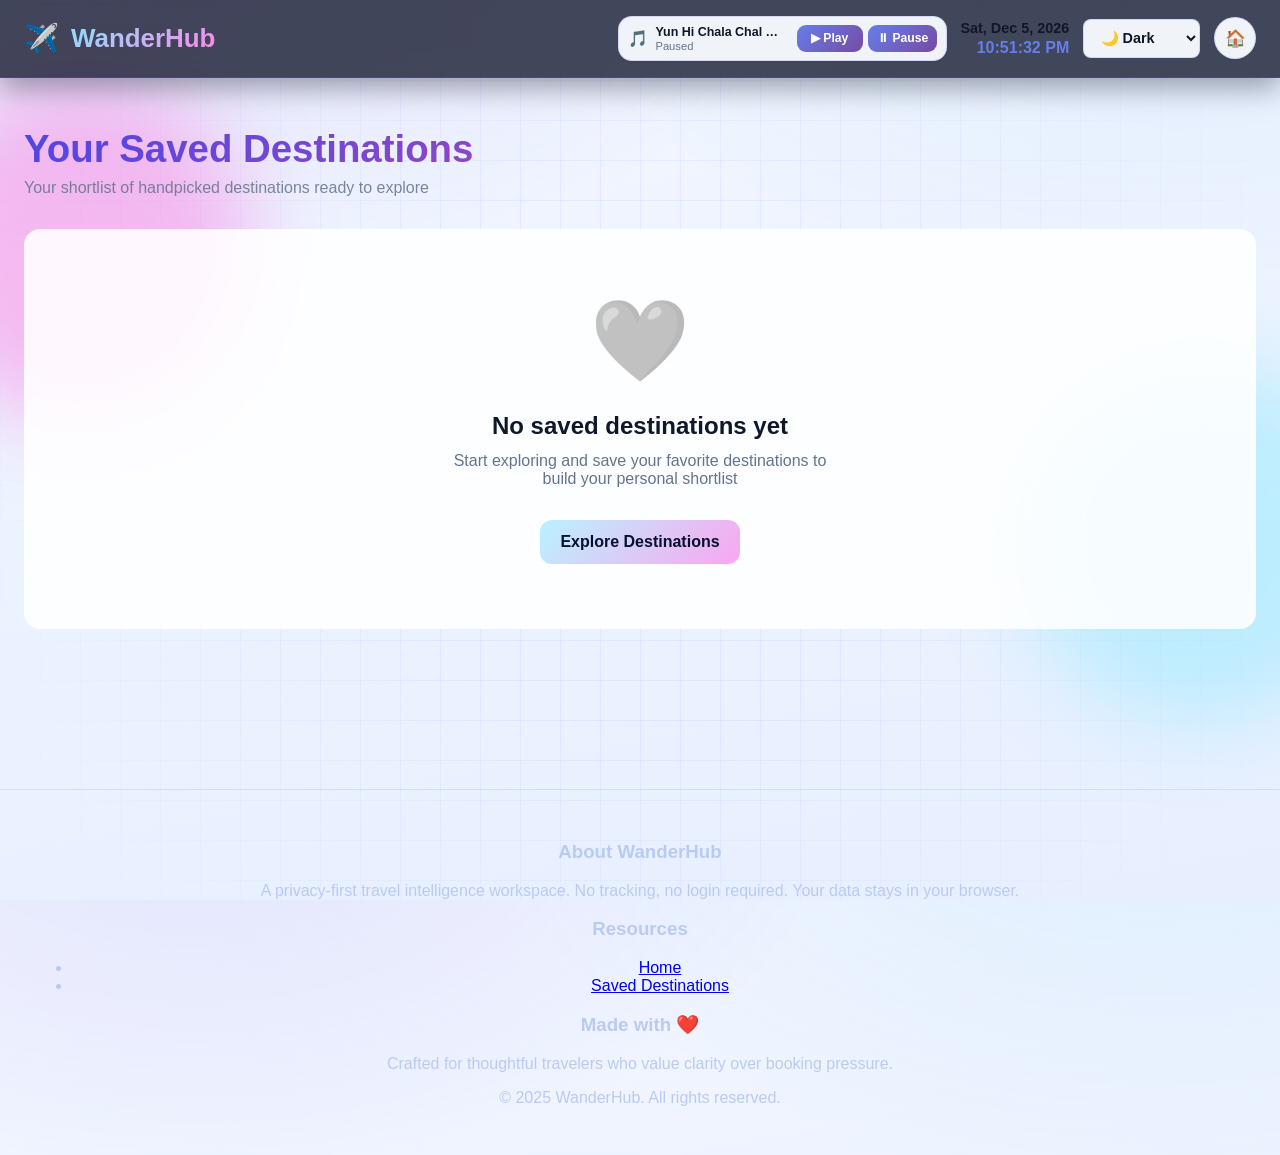
==== favorites.html @ 5f9757cc "Implement UX improvements: update music track name, add distance to destination cards, fix card alig" ====
<!doctype html>
<html lang="en">
<head>
    <meta charset="UTF-8" />
    <meta name="viewport" content="width=device-width, initial-scale=1.0" />
    <title>Your Saved Destinations - WanderHub</title>
    <link rel="stylesheet" href="styles.css" />
    <link rel="icon" href="data:image/svg+xml,<svg xmlns='http://www.w3.org/2000/svg' viewBox='0 0 100 100'><text y='.9em' font-size='90'>✈️</text></svg>" />
</head>
<body>
    <div class="bg-orb orb-1" aria-hidden="true"></div>
    <div class="bg-orb orb-2" aria-hidden="true"></div>
    <div class="bg-grid" aria-hidden="true"></div>

    <!-- Header -->
    <header class="header">
        <div class="header-content">
            <div class="logo">
                <span class="logo-icon">✈️</span>
                <h1>WanderHub</h1>
            </div>
            <div class="header-right">
                <div class="music-player" id="musicPlayer" aria-label="Background music controls">
                    <div class="music-track">
                        <span class="music-icon" aria-hidden="true">🎵</span>
                        <div class="music-meta">
                            <span class="music-track-name" id="musicTrackName">Yun Hi Chala Chal Raahi 🚶</span>
                            <span class="music-status" id="musicStatus">Paused</span>
                        </div>
                    </div>
                    <div class="music-actions">
                        <button class="music-btn music-btn-play" id="musicPlay" title="Play music" aria-label="Play music">▶ Play</button>
                        <button class="music-btn music-btn-pause" id="musicPause" title="Pause music" aria-label="Pause music">⏸ Pause</button>
                    </div>
                </div>
                <div class="datetime" id="datetime">
                    <div class="date-display" id="dateDisplay"></div>
                    <div class="time-display" id="timeDisplay"></div>
                </div>
                <div class="theme-selector">
                    <select id="themeSelect" title="Change theme">
                        <option value="light">☀️ Light</option>
                        <option value="dark">🌙 Dark</option>
                        <option value="ocean">🌊 Ocean</option>
                        <option value="forest">🌲 Forest</option>
                        <option value="sunset">🌅 Sunset</option>
                        <option value="aurora">✨ Aurora</option>
                    </select>
                </div>
                <a class="favorites-shortcut" href="index.html" aria-label="Back to explorer" title="Back to explorer">
                    <span class="favorites-shortcut-icon" aria-hidden="true">🏠</span>
                </a>
            </div>
        </div>
    </header>

    <main class="container">
        <!-- Favorites Section -->
        <section class="favorites-page" id="favoritesPage">
            <div class="favorites-header">
                <div class="favorites-title-group">
                    <h2 class="favorites-page-title">Your Saved Destinations</h2>
                    <p class="favorites-page-subtitle">Your shortlist of handpicked destinations ready to explore</p>
                </div>
                <button class="clear-all-btn" id="clearAllFavorites">Clear All</button>
            </div>

            <div class="favorites-empty" id="favoritesEmpty">
                <div class="empty-icon" aria-hidden="true">❤️</div>
                <h3>No saved destinations yet</h3>
                <p>Start exploring and save your favorite destinations to build your personal shortlist</p>
                <a href="index.html" class="hero-btn hero-btn-primary">Explore Destinations</a>
            </div>

            <div class="favorites-grid" id="favoritesGrid">
                <!-- Favorites will be dynamically loaded here -->
            </div>
        </section>
    </main>

    <footer class="footer">
        <div class="footer-content">
            <div class="footer-grid">
                <div class="footer-section">
                    <h3 class="footer-heading">About WanderHub</h3>
                    <p class="footer-text">A privacy-first travel intelligence workspace. No tracking, no login required. Your data stays in your browser.</p>
                </div>
                <div class="footer-section">
                    <h3 class="footer-heading">Resources</h3>
                    <ul class="footer-links">
                        <li><a href="index.html">Home</a></li>
                        <li><a href="favorites.html">Saved Destinations</a></li>
                    </ul>
                </div>
                <div class="footer-section">
                    <h3 class="footer-heading">Made with ❤️</h3>
                    <p class="footer-text">Crafted for thoughtful travelers who value clarity over booking pressure.</p>
                </div>
            </div>
            <div class="footer-bottom">
                <p>&copy; 2025 WanderHub. All rights reserved.</p>
            </div>
        </div>
    </footer>

    <script src="favorites.js"></script>
</body>
</html>
---- styles.css ----
:root {
  /* Light Mode */
  --bg-primary: #f8fafc;
  --bg-secondary: #f1f5f9;
  --bg-gradient: linear-gradient(135deg, #667eea 0%, #764ba2 100%);
  --card-bg: #ffffff;
  --text-primary: #0f172a;
  --text-secondary: #64748b;
  --text-muted: #94a3b8;
  --border-color: #e2e8f0;
  --accent-primary: #667eea;
  --accent-secondary: #764ba2;
  --accent-light: #dbeafe;
  --success: #10b981;
  --warning: #f59e0b;
  --error: #ef4444;
  --shadow-sm: 0 1px 2px rgba(0, 0, 0, 0.05);
  --shadow-md: 0 4px 6px rgba(0, 0, 0, 0.1);
  --shadow-lg: 0 10px 25px rgba(0, 0, 0, 0.15);
  --shadow-xl: 0 20px 40px rgba(0, 0, 0, 0.2);
  --transition: all 0.3s cubic-bezier(0.4, 0, 0.2, 1);
}

body.dark-mode {
  --bg-primary: #0f172a;
  --bg-secondary: #1e293b;
  --card-bg: #1e293b;
  --text-primary: #f1f5f9;
  --text-secondary: #cbd5e1;
  --text-muted: #94a3b8;
  --border-color: #334155;
  --accent-light: #1e3a5f;
}

/* Ocean Theme */
body.ocean-theme {
  --bg-primary: #e0f7ff;
  --bg-secondary: #b3e5fc;
  --bg-gradient: linear-gradient(135deg, #0288d1 0%, #01579b 100%);
  --card-bg: #ffffff;
  --text-primary: #01579b;
  --text-secondary: #0277bd;
  --border-color: #81d4fa;
  --accent-primary: #0288d1;
  --accent-secondary: #01579b;
  --accent-light: #b3e5fc;
}

body.ocean-theme.dark-mode {
  --bg-primary: #0d2436;
  --bg-secondary: #1a3a4a;
  --card-bg: #1a3a4a;
  --text-primary: #b3e5fc;
  --text-secondary: #81d4fa;
  --border-color: #0288d1;
}

/* Forest Theme */
body.forest-theme {
  --bg-primary: #e8f5e9;
  --bg-secondary: #c8e6c9;
  --bg-gradient: linear-gradient(135deg, #2e7d32 0%, #1b5e20 100%);
  --card-bg: #ffffff;
  --text-primary: #1b5e20;
  --text-secondary: #388e3c;
  --border-color: #a5d6a7;
  --accent-primary: #2e7d32;
  --accent-secondary: #1b5e20;
  --accent-light: #c8e6c9;
}

body.forest-theme.dark-mode {
  --bg-primary: #1b3a1b;
  --bg-secondary: #2d5a2d;
  --card-bg: #2d5a2d;
  --text-primary: #a5d6a7;
  --text-secondary: #81c784;
  --border-color: #2e7d32;
}

/* Sunset Theme */
body.sunset-theme {
  --bg-primary: #fff3e0;
  --bg-secondary: #ffe0b2;
  --bg-gradient: linear-gradient(135deg, #ff6f00 0%, #e65100 100%);
  --card-bg: #ffffff;
  --text-primary: #e65100;
  --text-secondary: #ff6f00;
  --border-color: #ffb74d;
  --accent-primary: #ff6f00;
  --accent-secondary: #e65100;
  --accent-light: #ffe0b2;
}

body.sunset-theme.dark-mode {
  --bg-primary: #3a2817;
  --bg-secondary: #5d4037;
  --card-bg: #5d4037;
  --text-primary: #ffb74d;
  --text-secondary: #ff8a65;
  --border-color: #ff6f00;
}

/* Aurora Theme */
body.aurora-theme {
  --bg-primary: #f3e5f5;
  --bg-secondary: #e1bee7;
  --bg-gradient: linear-gradient(135deg, #7b1fa2 0%, #aa00ff 100%);
  --card-bg: #ffffff;
  --text-primary: #4a148c;
  --text-secondary: #7b1fa2;
  --border-color: #ce93d8;
  --accent-primary: #7b1fa2;
  --accent-secondary: #aa00ff;
  --accent-light: #e1bee7;
}

body.aurora-theme.dark-mode {
  --bg-primary: #2d1b38;
  --bg-secondary: #4a2a5a;
  --card-bg: #4a2a5a;
  --text-primary: #e1bee7;
  --text-secondary: #ce93d8;
  --border-color: #7b1fa2;
}

* {
  box-sizing: border-box;
}

html, body {
  margin: 0;
  padding: 0;
  width: 100%;
  height: 100%;
}

body {
  font-family: -apple-system, BlinkMacSystemFont, "Segoe UI", Roboto, "Helvetica Neue", Arial, sans-serif;
  background: var(--bg-primary);
  color: var(--text-primary);
  transition: var(--transition);
  overflow-x: hidden;
  overflow-y: visible;
  padding-bottom: env(safe-area-inset-bottom, 0px);
}

/* Header */
.header {
  position: sticky;
  top: 0;
  z-index: 100;
  background: var(--card-bg);
  border-bottom: 1px solid var(--border-color);
  box-shadow: var(--shadow-sm);
  transition: var(--transition);
}

.header-content {
  max-width: 1400px;
  margin: 0 auto;
  padding: 1rem 1.5rem;
  display: flex;
  justify-content: space-between;
  align-items: center;
}

.logo {
  display: flex;
  align-items: center;
  gap: 0.75rem;
  text-decoration: none;
  cursor: pointer;
}

.logo-icon {
  font-size: 1.75rem;
  animation: float 6s ease-in-out infinite;
}

@keyframes float {
  0%, 100% { transform: translateY(0); }
  50% { transform: translateY(-8px); }
}

.logo h1 {
  margin: 0;
  font-size: 1.5rem;
  background: var(--bg-gradient);
  -webkit-background-clip: text;
  -webkit-text-fill-color: transparent;
  background-clip: text;
  font-weight: 700;
}

.header-right {
  display: flex;
  align-items: center;
  gap: 1.5rem;
}

.favorites-shortcut {
  position: relative;
  width: 42px;
  height: 42px;
  border-radius: 999px;
  border: 1px solid var(--border-color);
  background: var(--card-bg);
  color: var(--text-primary);
  display: inline-flex;
  align-items: center;
  justify-content: center;
  text-decoration: none;
  box-shadow: var(--shadow-sm);
  transition: var(--transition);
}

.favorites-shortcut:hover {
  transform: translateY(-2px);
  border-color: var(--accent-primary);
  box-shadow: var(--shadow-md);
}

.favorites-shortcut-icon {
  font-size: 1.05rem;
}

.favorites-shortcut-count {
  position: absolute;
  top: -6px;
  right: -6px;
  min-width: 18px;
  height: 18px;
  border-radius: 999px;
  display: none;
  align-items: center;
  justify-content: center;
  padding: 0 0.35rem;
  font-size: 0.68rem;
  font-weight: 700;
  color: #fff;
  background: var(--error);
  border: 1px solid var(--card-bg);
}

.favorites-shortcut-count.visible {
  display: inline-flex;
}

.music-player {
  display: flex;
  align-items: center;
  gap: 0.7rem;
  padding: 0.45rem 0.55rem;
  border-radius: 14px;
  border: 1px solid var(--border-color);
  background: var(--card-bg);
  box-shadow: var(--shadow-sm);
  max-width: 340px;
}

.music-track {
  display: flex;
  align-items: center;
  gap: 0.45rem;
  min-width: 0;
}

.music-meta {
  display: flex;
  flex-direction: column;
  min-width: 0;
  gap: 0.08rem;
}

.music-track-name {
  font-size: 0.78rem;
  font-weight: 700;
  color: var(--text-primary);
  white-space: nowrap;
  overflow: hidden;
  text-overflow: ellipsis;
  max-width: 130px;
}

.music-status {
  font-size: 0.7rem;
  color: var(--text-secondary);
}

.music-actions {
  display: flex;
  gap: 0.35rem;
}

.music-btn {
  display: flex;
  align-items: center;
  justify-content: center;
  padding: 0.4rem 0.55rem;
  background: var(--bg-gradient);
  color: white;
  border: none;
  border-radius: 9px;
  font-weight: 600;
  cursor: pointer;
  transition: var(--transition);
  font-size: 0.76rem;
  min-width: 66px;
}

.music-btn:hover:not(:disabled) {
  transform: translateY(-2px);
  box-shadow: var(--shadow-md);
}

.music-btn:disabled {
  opacity: 0.55;
  cursor: not-allowed;
  transform: none;
  box-shadow: none;
}

.music-player.playing {
  border-color: var(--accent-primary);
  box-shadow: 0 0 0 2px var(--accent-light);
}

.music-icon {
  font-size: 1rem;
}

.header-trust {
  max-width: 1400px;
  margin: 0 auto;
  padding: 0.5rem 1.5rem 1rem;
  display: flex;
  align-items: center;
  justify-content: space-between;
  gap: 1rem;
  border-top: 1px dashed var(--border-color);
  background: linear-gradient(135deg, rgba(102, 126, 234, 0.08), rgba(118, 75, 162, 0.06));
}

.trust-message {
  display: flex;
  flex-direction: column;
  gap: 0.15rem;
}

.trust-title {
  font-weight: 700;
  color: var(--text-primary);
}

.trust-subtitle {
  font-size: 0.9rem;
  color: var(--text-secondary);
}

.trust-actions {
  display: flex;
  align-items: center;
  gap: 0.75rem;
  flex-wrap: wrap;
  flex: 0 0 auto;
}

.trust-status {
  font-size: 0.85rem;
  color: var(--text-secondary);
  padding: 0.35rem 0.6rem;
  border-radius: 999px;
  background: var(--bg-secondary);
  border: 1px solid var(--border-color);
  white-space: nowrap;
  flex: 0 0 auto;
}

.trust-badge {
  display: none;
}

.trust-cta {
  display: none;
}

.trust-ghost {
  display: none;
}

/* Location Toggle */
.location-toggle {
  display: flex;
  align-items: center;
  cursor: pointer;
  -webkit-user-select: none;
  user-select: none;
}

.location-toggle input {
  display: none;
}

.toggle-slider {
  width: 44px;
  height: 24px;
  background-color: var(--border-color);
  border-radius: 12px;
  position: relative;
  transition: background-color 0.3s ease, box-shadow 0.3s ease;
  box-shadow: inset 0 2px 4px rgba(0, 0, 0, 0.1);
}

.toggle-slider::before {
  content: "";
  position: absolute;
  width: 20px;
  height: 20px;
  border-radius: 50%;
  background-color: white;
  top: 2px;
  left: 2px;
  transition: left 0.3s ease, box-shadow 0.3s ease;
  box-shadow: 0 2px 4px rgba(0, 0, 0, 0.2);
}

.location-toggle input:checked + .toggle-slider {
  background-color: var(--accent-primary);
  box-shadow: 0 0 8px rgba(102, 126, 234, 0.4);
}

.location-toggle input:checked + .toggle-slider::before {
  left: 22px;
}

.location-toggle input:disabled + .toggle-slider {
  opacity: 0.5;
  cursor: not-allowed;
}

.location-toggle:hover input:not(:disabled) + .toggle-slider {
  box-shadow: 0 0 8px rgba(102, 126, 234, 0.3);
}

.trust-ghost:hover {
  border-color: var(--accent-primary);
  color: var(--accent-primary);
  box-shadow: var(--shadow-sm);
}

.datetime {
  display: flex;
  flex-direction: column;
  align-items: flex-end;
  gap: 0.2rem;
}

.date-display {
  font-size: 0.9rem;
  font-weight: 600;
  color: var(--text-primary);
}

.time-display {
  font-size: 1rem;
  font-weight: 700;
  color: var(--accent-primary);
}

.theme-selector select {
  padding: 0.6rem 0.8rem;
  background: var(--card-bg);
  color: var(--text-primary);
  border: 2px solid var(--border-color);
  border-radius: 8px;
  cursor: pointer;
  font-size: 0.9rem;
  font-weight: 600;
  transition: var(--transition);
}

.theme-selector select:hover {
  border-color: var(--accent-primary);
  box-shadow: 0 0 8px rgba(102, 126, 234, 0.2);
}

.theme-selector select:focus {
  outline: none;
  border-color: var(--accent-primary);
  box-shadow: 0 0 0 3px var(--accent-light);
}

.theme-toggle {
  background: none;
  border: 2px solid var(--border-color);
  border-radius: 50%;
  width: 44px;
  height: 44px;
  font-size: 1.25rem;
  cursor: pointer;
  display: flex;
  align-items: center;
  justify-content: center;
  transition: var(--transition);
}

.theme-toggle:hover {
  background: var(--bg-secondary);
  transform: scale(1.1);
}

/* Container & Main */
.container {
  max-width: 1400px;
  margin: 0 auto;
  padding: 2rem 1.5rem;
  position: relative;
  overflow: visible;
}

/* Hero Section */
.hero {
  background: var(--bg-gradient);
  border-radius: 20px;
  padding: 4.5rem 2.5rem;
  text-align: center;
  margin-bottom: 3rem;
  color: white;
  position: relative;
  overflow: hidden;
}

.hero::before {
  content: "";
  position: absolute;
  top: -50%;
  right: -10%;
  width: 400px;
  height: 400px;
  background: rgba(255, 255, 255, 0.1);
  border-radius: 50%;
}

.hero::after {
  content: "";
  position: absolute;
  bottom: -30%;
  left: -5%;
  width: 300px;
  height: 300px;
  background: rgba(255, 255, 255, 0.05);
  border-radius: 50%;
}

.hero-content {
  position: relative;
  z-index: 1;
  max-width: 860px;
  margin: 0 auto;
}

.hero-title {
  font-size: clamp(1.75rem, 5vw, 3rem);
  font-weight: 800;
  line-height: 1.12;
  letter-spacing: -0.02em;
  margin: 0;
  margin-bottom: 1.1rem;
}

.hero-subtitle {
  font-size: clamp(1rem, 3vw, 1.25rem);
  margin: 0 auto;
  max-width: 760px;
  line-height: 1.55;
  opacity: 0.95;
}

.hero-tags {
  margin-top: 1.5rem;
  display: flex;
  justify-content: center;
  gap: 0.75rem;
  flex-wrap: wrap;
}

.hero-tag {
  background: rgba(255, 255, 255, 0.18);
  border: 1px solid rgba(255, 255, 255, 0.28);
  color: #fff;
  padding: 0.5rem 0.85rem;
  border-radius: 999px;
  font-size: 0.88rem;
  font-weight: 600;
  -webkit-backdrop-filter: blur(4px);
  backdrop-filter: blur(4px);
}

.quick-start {
  max-width: 1400px;
  margin: 1.75rem auto 0;
  padding: 0 1.5rem;
}

.quick-start h2 {
  margin: 0 0 1.15rem;
  text-align: center;
  font-size: 1.5rem;
  letter-spacing: -0.01em;
}

.quick-start-grid {
  display: grid;
  grid-template-columns: repeat(auto-fit, minmax(220px, 1fr));
  gap: 1rem;
}

.quick-step {
  background: var(--ux-surface, var(--card-bg));
  border: 1px solid var(--border-color);
  border-radius: 14px;
  padding: 1.2rem;
  box-shadow: var(--shadow-sm);
  transition: var(--transition);
}

.quick-step:hover {
  border-color: var(--accent-primary);
  box-shadow: var(--shadow-md);
  transform: translateY(-2px);
}

.quick-step-number {
  width: 30px;
  height: 30px;
  display: inline-flex;
  align-items: center;
  justify-content: center;
  border-radius: 999px;
  background: var(--bg-gradient);
  color: #fff;
  font-weight: 700;
  margin-bottom: 0.5rem;
}

.quick-step h3 {
  margin: 0 0 0.5rem;
  font-size: 1.05rem;
}

.quick-step p {
  margin: 0;
  color: var(--text-secondary);
  font-size: 0.95rem;
  line-height: 1.45;
}

.page-tabs {
  position: relative;
  top: auto;
  left: auto;
  right: auto;
  z-index: 90;
  width: auto;
  margin: 0;
  padding: 0.75rem 1.5rem;
  display: flex;
  gap: 0.6rem;
  flex-wrap: wrap;
  justify-content: center;
  background: var(--card-bg);
  border-bottom: 1px solid var(--border-color);
  box-shadow: 0 4px 12px rgba(0, 0, 0, 0.08);
}

.page-tab {
  border: 1px solid var(--border-color);
  background: var(--card-bg);
  color: var(--text-primary);
  border-radius: 999px;
  padding: 0.62rem 1.05rem;
  font-weight: 700;
  letter-spacing: 0.01em;
  cursor: pointer;
  transition: var(--transition);
  box-shadow: var(--shadow-sm);
}

.page-tab:hover {
  border-color: var(--accent-primary);
  transform: translateY(-1px);
}

.page-tab.active {
  background: var(--bg-gradient);
  color: #fff;
  border-color: transparent;
  box-shadow: var(--shadow-md);
}

.filters-section,
.results,
#favoritesSection,
#tipsSection {
  scroll-margin-top: calc(var(--sticky-offset, 96px) + 12px);
}

.page-tabs + .filters-section {
  margin-top: 0;
}

/* Filters Section */
.filters-section {
  background: var(--card-bg);
  border-radius: 15px;
  padding: 2rem;
  margin-bottom: 3rem;
  box-shadow: var(--shadow-md);
}

.filters-container {
  display: grid;
  grid-template-columns: repeat(auto-fit, minmax(220px, 1fr));
  gap: 1.5rem;
  align-items: stretch;
}

.filter-actions {
  display: grid;
  grid-template-columns: 1fr 1fr;
  gap: 0.75rem;
  align-content: end;
  min-height: calc(2.4rem + 0.5rem + 48px);
}

.filter-group {
  display: grid;
  grid-template-rows: minmax(2.4rem, auto) 48px;
  gap: 0.5rem;
}

.filter-label {
  display: flex;
  align-items: flex-end;
  font-weight: 600;
  font-size: 0.9rem;
  color: var(--text-primary);
  text-transform: uppercase;
  letter-spacing: 0.5px;
  line-height: 1.25;
}

.filters-section select,
.filters-section input[type="number"] {
  height: 48px;
}

select, input[type="number"] {
  padding: 0.75rem 1rem;
  border: 2px solid var(--border-color);
  border-radius: 10px;
  background: var(--card-bg);
  color: var(--text-primary);
  font-size: 1rem;
  transition: var(--transition);
  cursor: pointer;
  font-family: inherit;
}

select:hover, input[type="number"]:hover {
  border-color: var(--accent-primary);
}

select:focus, input[type="number"]:focus {
  outline: none;
  border-color: var(--accent-primary);
  box-shadow: 0 0 0 3px var(--accent-light);
}

/* Traveler Stepper */
.traveler-stepper {
  display: flex;
  align-items: center;
  gap: 0;
  height: 48px;
}

.stepper-btn {
  width: 40px;
  height: 48px;
  background: var(--accent-primary);
  color: white;
  border: 2px solid var(--accent-primary);
  font-size: 1.5rem;
  font-weight: 700;
  cursor: pointer;
  transition: var(--transition);
  display: flex;
  align-items: center;
  justify-content: center;
  -webkit-user-select: none;
  user-select: none;
}

.stepper-btn:first-child {
  border-radius: 10px 0 0 10px;
}

.stepper-btn:last-child {
  border-radius: 0 10px 10px 0;
}

.stepper-btn:hover:not(:disabled) {
  background: var(--accent-hover);
  transform: scale(1.05);
}

.stepper-btn:active:not(:disabled) {
  transform: scale(0.95);
}

.stepper-btn:disabled {
  opacity: 0.5;
  cursor: not-allowed;
}

.traveler-stepper input[type="number"] {
  width: 60px;
  height: 48px;
  text-align: center;
  border-radius: 0;
  border-left: none;
  border-right: none;
  background: var(--card-bg);
  font-weight: 600;
  font-size: 1.1rem;
  padding: 0.5rem;
  cursor: default;
}

.filter-actions .btn-apply,
.filter-actions .btn-reset {
  width: 100%;
  min-width: 0;
  height: 48px;
  padding: 0 1rem;
  display: inline-flex;
  align-items: center;
  justify-content: center;
}

.traveler-stepper input[type="number"]::-webkit-inner-spin-button,
.traveler-stepper input[type="number"]::-webkit-outer-spin-button {
  -webkit-appearance: none;
  margin: 0;
}

.btn-reset {
  padding: 0.75rem 1.5rem;
  background: var(--bg-secondary);
  color: var(--text-primary);
  border: 2px solid var(--border-color);
  border-radius: 10px;
  font-weight: 600;
  cursor: pointer;
  transition: var(--transition);
  font-size: 0.95rem;
  min-width: 140px;
  -webkit-tap-highlight-color: transparent;
}

.btn-reset:hover {
  background: var(--accent-primary);
  color: white;
  border-color: var(--accent-primary);
  transform: translateY(-2px);
}

.btn-reset:active {
  transform: scale(0.98);
}

.btn-reset:active {
  transform: scale(0.98);
}

.btn-apply {
  padding: 0.75rem 1.5rem;
  background: var(--bg-gradient);
  color: white;
  border: 2px solid transparent;
  border-radius: 10px;
  font-weight: 700;
  letter-spacing: 0.01em;
  cursor: pointer;
  transition: var(--transition);
  font-size: 0.95rem;
  box-shadow: var(--shadow-md);
  position: relative;
  overflow: hidden;
  min-width: 140px;
}

.btn-apply:hover:not(:disabled) {
  transform: translateY(-2px);
  box-shadow: var(--shadow-lg);
}

.btn-apply:active:not(:disabled) {
  transform: translateY(0) scale(0.98);
}

.btn-apply::before {
  content: '';
  position: absolute;
  top: 50%;
  left: 50%;
  width: 0;
  height: 0;
  background: rgba(255, 255, 255, 0.3);
  border-radius: 50%;
  transform: translate(-50%, -50%);
  transition: width 0.5s, height 0.5s;
}

.btn-apply:active::before {
  width: 300px;
  height: 300px;
}

/* Data Notice */
.data-notice {
  background: linear-gradient(135deg, rgba(102, 126, 234, 0.1), rgba(118, 75, 162, 0.1));
  border: 2px solid var(--accent-light);
  border-radius: 12px;
  padding: 1.25rem;
  margin: -1.5rem 0 2rem 0;
  color: var(--text-secondary);
  font-size: 0.95rem;
  line-height: 1.6;
}

.data-notice p {
  margin: 0;
  color: var(--text-secondary);
}

/* Stats Section */
.stats-section {
  display: grid;
  grid-template-columns: repeat(auto-fit, minmax(150px, 1fr));
  gap: 1.5rem;
  margin-bottom: 3rem;
}

.stat-card {
  background: var(--card-bg);
  border-radius: 15px;
  padding: 1.5rem;
  text-align: center;
  box-shadow: var(--shadow-md);
  border: 2px solid var(--border-color);
  transition: var(--transition);
  -webkit-tap-highlight-color: transparent;
}

.stat-card:hover {
  transform: translateY(-5px);
  box-shadow: var(--shadow-lg);
  border-color: var(--accent-primary);
}

.stat-card:active {
  transform: scale(0.98);
}

.stat-number {
  font-size: 2rem;
  font-weight: 700;
  background: var(--bg-gradient);
  -webkit-background-clip: text;
  -webkit-text-fill-color: transparent;
  background-clip: text;
  margin-bottom: 0.5rem;
}

.stat-label {
  font-size: 0.85rem;
  color: var(--text-secondary);
  text-transform: uppercase;
  letter-spacing: 0.5px;
}

/* Results Section */
.results {
  margin-bottom: 3rem;
}

.placeholder-state {
  background: var(--card-bg);
  border: 2px dashed var(--border-color);
  border-radius: 15px;
  padding: 3rem 2rem;
  text-align: center;
  max-width: 980px;
  margin: 0 auto;
}

.placeholder-icon {
  font-size: 3rem;
  margin-bottom: 1rem;
  display: inline-block;
  animation: bounce 3.5s ease-in-out infinite;
}

@keyframes bounce {
  0%, 100% { transform: translateY(0); }
  50% { transform: translateY(-7px); }
}

.placeholder-state h3 {
  font-size: 1.5rem;
  margin: 1rem 0 0.5rem;
  color: var(--text-primary);
}

.placeholder-state p {
  color: var(--text-secondary);
  margin: 0;
}

/* Destination Cards */
.destinations-grid {
  display: grid;
  grid-template-columns: repeat(auto-fill, minmax(320px, 1fr));
  gap: 1.5rem;
  margin-top: 1.5rem;
}

.destination-card {
  background: var(--card-bg);
  border: 2px solid var(--border-color);
  border-radius: 15px;
  padding: 1.5rem;
  cursor: pointer;
  transition: var(--transition);
  position: relative;
  overflow: hidden;
}

.destination-card::before {
  content: "";
  position: absolute;
  top: 0;
  left: -100%;
  width: 100%;
  height: 100%;
  background: var(--bg-gradient);
  opacity: 0;
  transition: var(--transition);
  z-index: 0;
}

.destination-card:hover {
  transform: translateY(-8px);
  box-shadow: var(--shadow-lg);
  border-color: var(--accent-primary);
}

.destination-card:hover::before {
  left: 100%;
}

.destination-card-header {
  display: flex;
  justify-content: space-between;
  align-items: start;
  margin-bottom: 1rem;
  position: relative;
  z-index: 1;
}

.destination-card h3 {
  margin: 0;
  font-size: 1.5rem;
  color: var(--text-primary);
  min-height: 3rem;
  display: flex;
  align-items: center;
}

.destination-rating {
  background: var(--accent-secondary);
  color: white;
  padding: 0.4rem 0.8rem;
  border-radius: 20px;
  font-size: 0.85rem;
  font-weight: 600;
}

.destination-vibes {
  display: flex;
  flex-wrap: wrap;
  gap: 0.5rem;
  margin-bottom: 1rem;
  position: relative;
  z-index: 1;
}

.vibe-tag {
  background: var(--accent-light);
  color: var(--accent-primary);
  padding: 0.3rem 0.8rem;
  border-radius: 15px;
  font-size: 0.75rem;
  font-weight: 600;
}

body.dark-mode .vibe-tag {
  background: rgba(102, 126, 234, 0.2);
}

.destination-info {
  display: grid;
  gap: 0.8rem;
  position: relative;
  z-index: 1;
}

.info-item {
  display: flex;
  justify-content: space-between;
  align-items: center;
  padding: 0.8rem;
  background: var(--bg-secondary);
  border-radius: 8px;
  font-size: 0.95rem;
}

.info-label {
  color: var(--text-secondary);
  font-weight: 500;
}

.info-value {
  color: var(--text-primary);
  font-weight: 600;
}

.destination-actions {
  display: flex;
  gap: 0.75rem;
  margin-top: 1.5rem;
  position: relative;
  z-index: 1;
}

.btn-favorite, .btn-view-details {
  flex: 1;
  padding: 0.7rem 1rem;
  border: 2px solid var(--border-color);
  background: var(--card-bg);
  color: var(--text-primary);
  border-radius: 10px;
  cursor: pointer;
  font-weight: 600;
  transition: var(--transition);
  font-size: 0.9rem;
  -webkit-tap-highlight-color: transparent;
}

.btn-favorite:hover {
  background: #ffebee;
  border-color: var(--error);
  color: var(--error);
}

.btn-favorite:active {
  transform: scale(0.95);
}

body.dark-mode .btn-favorite:hover {
  background: rgba(239, 68, 68, 0.2);
}

.btn-favorite.active {
  background: var(--error);
  color: white;
  border-color: var(--error);
}

.btn-view-details:hover {
  background: var(--accent-primary);
  color: white;
  border-color: var(--accent-primary);
}

.btn-view-details:active {
  transform: scale(0.95);
}

/* Favorites Section */
.favorites-section {
  background: var(--card-bg);
  border-radius: 15px;
  padding: 2rem;
  margin-bottom: 3rem;
  box-shadow: var(--shadow-md);
}

.favorites-section.hidden {
  display: none;
}

/* Testimonials */
.testimonials {
  background: var(--card-bg);
  border-radius: 15px;
  padding: 3rem 2rem;
  margin-bottom: 3rem;
  box-shadow: var(--shadow-md);
  overflow: hidden;
}

.testimonials h2 {
  text-align: center;
  margin-bottom: 2rem;
  font-size: 1.75rem;
}

.testimonials-container {
  overflow: hidden;
  position: relative;
}

.testimonials-grid {
  display: grid;
  grid-template-columns: repeat(auto-fit, minmax(280px, 1fr));
  gap: 1.5rem;
}

.testimonial-card {
  background: var(--bg-secondary);
  border-radius: 12px;
  padding: 1.5rem;
  border-left: 4px solid var(--accent-primary);
  transition: var(--transition);
}

.testimonial-card:hover {
  transform: translateX(10px);
}

.testimonial-text {
  font-size: 0.95rem;
  color: var(--text-secondary);
  margin-bottom: 1rem;
  font-style: italic;
}

.testimonial-author {
  font-weight: 600;
  color: var(--accent-primary);
}

/* Tips Section */
.tips-section {
  background: var(--bg-gradient);
  border-radius: 15px;
  padding: 3rem 2rem;
  margin-bottom: 3rem;
  color: white;
}

.tips-section h2 {
  text-align: center;
  margin-bottom: 2rem;
  font-size: 1.75rem;
}

.tips-grid {
  display: grid;
  grid-template-columns: repeat(auto-fit, minmax(250px, 1fr));
  gap: 1.5rem;
}

.tip-card {
  background: rgba(255, 255, 255, 0.1);
  -webkit-backdrop-filter: blur(10px);
  backdrop-filter: blur(10px);
  border-radius: 12px;
  padding: 1.5rem;
  text-align: center;
  border: 1px solid rgba(255, 255, 255, 0.2);
  transition: var(--transition);
}

.tip-card:hover {
  transform: translateY(-8px);
  background: rgba(255, 255, 255, 0.15);
}

.tip-icon {
  font-size: 2.5rem;
  margin-bottom: 1rem;
}

.tip-card h3 {
  margin: 0 0 0.5rem;
  font-size: 1.1rem;
}

.tip-card p {
  margin: 0;
  opacity: 0.95;
}

/* Favorites Page */
.favorites-page {
  padding: var(--ux-section-gap) 0 4rem;
}

.favorites-header {
  display: flex;
  justify-content: space-between;
  align-items: flex-start;
  gap: 2rem;
  margin-bottom: 2rem;
  flex-wrap: wrap;
}

.favorites-title-group {
  flex: 1;
  min-width: 250px;
}

.favorites-page-title {
  font-size: 2.4rem;
  font-weight: 700;
  margin: 0 0 0.5rem;
  background: var(--ux-accent-gradient);
  -webkit-background-clip: text;
  -webkit-text-fill-color: transparent;
  background-clip: text;
}

.favorites-page-subtitle {
  font-size: 1rem;
  color: var(--text-secondary);
  margin: 0;
  opacity: 0.85;
}

.clear-all-btn {
  padding: 0.7rem 1.5rem;
  font-size: 0.95rem;
  font-weight: 600;
  border: 1px solid var(--border-color);
  border-radius: 8px;
  background: var(--ux-surface-2);
  color: var(--text-color);
  cursor: pointer;
  transition: all 0.2s ease;
  white-space: nowrap;
  display: none;
}

.clear-all-btn:hover {
  background: var(--ux-danger-bg, #ef444420);
  border-color: var(--ux-danger, #ef4444);
  color: var(--ux-danger, #ef4444);
  transform: translateY(-2px);
}

.favorites-empty {
  display: flex;
  flex-direction: column;
  align-items: center;
  justify-content: center;
  text-align: center;
  padding: 4rem 2rem;
  background: var(--ux-surface);
  border-radius: 16px;
  min-height: 400px;
}

.empty-icon {
  font-size: 5rem;
  margin-bottom: 1.5rem;
  opacity: 0.4;
  filter: grayscale(1);
}

.favorites-empty h3 {
  font-size: 1.5rem;
  margin: 0 0 0.75rem;
  color: var(--text-color);
}

.favorites-empty p {
  font-size: 1rem;
  color: var(--text-secondary);
  margin: 0 0 2rem;
  max-width: 400px;
}

.favorites-grid {
  display: grid;
  grid-template-columns: repeat(auto-fit, minmax(280px, 1fr));
  gap: 1.5rem;
}

.favorite-card {
  background: var(--ux-surface);
  border: 1px solid var(--border-color);
  border-radius: 12px;
  padding: 1.5rem;
  transition: all 0.3s ease;
  position: relative;
}

.favorite-card:hover {
  transform: translateY(-4px);
  box-shadow: 0 8px 24px var(--shadow-color);
  border-color: var(--ux-accent, var(--primary-color));
}

.favorite-card-header {
  display: flex;
  justify-content: space-between;
  align-items: flex-start;
  margin-bottom: 1rem;
}

.favorite-card-title {
  font-size: 1.3rem;
  font-weight: 700;
  margin: 0;
  color: var(--text-color);
}

.favorite-remove-btn {
  background: transparent;
  border: none;
  font-size: 1.5rem;
  cursor: pointer;
  padding: 0.25rem 0.5rem;
  border-radius: 6px;
  transition: all 0.2s ease;
  line-height: 1;
}

.favorite-remove-btn:hover {
  background: var(--ux-danger-bg, #ef444420);
  transform: scale(1.1);
}

.favorite-card-details {
  display: flex;
  flex-direction: column;
  gap: 0.75rem;
  margin-bottom: 1.25rem;
}

.favorite-detail-item {
  display: flex;
  align-items: center;
  gap: 0.5rem;
  font-size: 0.9rem;
  color: var(--text-secondary);
}

.favorite-detail-icon {
  font-size: 1rem;
  opacity: 0.8;
}

.favorite-card-footer {
  display: grid;
  grid-template-columns: 1fr 1fr;
  gap: 0.75rem;
}

.favorite-action-btn {
  padding: 0.65rem 1rem;
  font-size: 0.9rem;
  font-weight: 600;
  border: 1px solid var(--border-color);
  border-radius: 8px;
  background: var(--ux-surface-2);
  color: var(--text-color);
  cursor: pointer;
  transition: all 0.2s ease;
  text-align: center;
  text-decoration: none;
  display: inline-flex;
  align-items: center;
  justify-content: center;
  gap: 0.4rem;
}

.favorite-action-btn:hover {
  background: var(--ux-accent, var(--primary-color));
  border-color: var(--ux-accent, var(--primary-color));
  color: white;
  transform: translateY(-2px);
}

.favorite-action-btn.back-btn {
  grid-column: 1 / -1;
}

/* Footer */
.footer {
  background: var(--card-bg);
  border-top: 1px solid var(--border-color);
  padding: 2rem;
  text-align: center;
  color: var(--text-secondary);
  margin-top: 4rem;
}

/* Modal */
.modal {
  display: none;
  position: fixed;
  top: 0;
  left: 0;
  width: 100%;
  height: 100%;
  background: rgba(0, 0, 0, 0.7);
  z-index: 9999;
  animation: fadeIn 0.3s ease-in-out;
  overflow-y: auto;
  -webkit-overflow-scrolling: touch;
}

@keyframes fadeIn {
  from { opacity: 0; }
  to { opacity: 1; }
}

@keyframes slideUp {
  from {
    transform: translateY(50px);
    opacity: 0;
  }
  to {
    transform: translateY(0);
    opacity: 1;
  }
}

@keyframes pulse {
  0%, 100% { box-shadow: 0 0 0 0 rgba(102, 126, 234, 0.7); }
  50% { box-shadow: 0 0 0 10px rgba(102, 126, 234, 0); }
}

@keyframes shimmer {
  0% { background-position: -1000px 0; }
  100% { background-position: 1000px 0; }
}

@keyframes float {
  0%, 100% { transform: translateY(0px); }
  50% { transform: translateY(-10px); }
}

@keyframes glow {
  0%, 100% { text-shadow: 0 0 5px rgba(102, 126, 234, 0.5); }
  50% { text-shadow: 0 0 20px rgba(102, 126, 234, 1); }
}

.modal.active {
  display: flex;
  align-items: center;
  justify-content: center;
}

.modal-content {
  background: var(--card-bg);
  border-radius: 20px;
  padding: 2rem;
  max-width: 600px;
  width: 90%;
  max-height: min(85vh, calc(100dvh - 2rem));
  overflow-y: auto;
  position: relative;
  animation: slideUp 0.3s ease-in-out;
}

.location-modal .modal-content {
  max-width: 520px;
  border: 2px solid var(--accent-light);
  background: linear-gradient(160deg, var(--card-bg), rgba(102, 126, 234, 0.05));
}

.location-modal-body h2 {
  margin-top: 0;
}

.location-modal-actions {
  display: flex;
  gap: 0.75rem;
  margin-top: 1.25rem;
}

.location-disclaimer {
  margin-top: 1rem;
  font-size: 0.85rem;
  color: var(--text-secondary);
}

.modal-close {
  position: absolute;
  top: 1rem;
  right: 1rem;
  background: var(--bg-secondary);
  border: none;
  width: 40px;
  height: 40px;
  border-radius: 50%;
  font-size: 1.5rem;
  cursor: pointer;
  display: flex;
  align-items: center;
  justify-content: center;
  transition: var(--transition);
}

.modal-close:hover {
  background: var(--accent-primary);
  color: white;
  transform: rotate(90deg);
}

/* Destination Card Animations */
.destination-card-wrapper {
  animation-fill-mode: both;
}

.destination-card {
  animation: none;
}

.destination-card:hover {
  transform: translateY(-5px);
  box-shadow: var(--shadow-lg);
}

/* Trusted Platforms Section */
.trusted-platforms {
  display: grid;
  grid-template-columns: repeat(auto-fit, minmax(200px, 1fr));
  gap: 1rem;
  margin: 1.5rem 0;
}

.platform-card {
  display: flex;
  flex-direction: column;
  align-items: center;
  justify-content: center;
  text-decoration: none;
  padding: 1.5rem;
  background: linear-gradient(135deg, var(--accent-light), rgba(102, 126, 234, 0.05));
  border: 2px solid var(--accent-light);
  border-radius: 15px;
  transition: var(--transition);
  color: var(--text-primary);
  text-align: center;
  cursor: pointer;
}

.platform-card:hover {
  background: linear-gradient(135deg, var(--accent-primary), rgba(102, 126, 234, 0.2));
  border-color: var(--accent-primary);
  transform: translateY(-8px);
  box-shadow: 0 10px 30px rgba(102, 126, 234, 0.3);
}

.platform-icon {
  font-size: 2.5rem;
  margin-bottom: 0.75rem;
  animation: float 3s ease-in-out infinite;
}

.platform-card h4 {
  margin: 0.5rem 0;
  font-size: 1.1rem;
  color: var(--accent-primary);
}

.platform-card p {
  margin: 0;
  font-size: 0.85rem;
  color: var(--text-secondary);
}

/* Error State */
.error-state {
  background: linear-gradient(135deg, rgba(239, 68, 68, 0.05), rgba(239, 68, 68, 0.02));
  border: 2px dashed var(--error);
  padding: 3rem 1.5rem;
}

.error-state .placeholder-icon {
  font-size: 4rem;
  animation: float 4s ease-in-out infinite;
}

.results-notice {
  margin: -1rem auto 1.5rem;
  padding: 0.85rem 1.2rem;
  max-width: 900px;
  text-align: center;
  background: rgba(102, 126, 234, 0.08);
  border: 1px dashed rgba(102, 126, 234, 0.35);
  border-radius: 12px;
  color: var(--text-primary);
  font-weight: 600;
}

.suggestions-block {
  margin-top: 2rem;
}

.suggestions-title {
  text-align: center;
  margin-bottom: 1.5rem;
  font-size: 1.2rem;
  color: var(--text-primary);
}

/* Responsive */
@media (max-width: 768px) {
  .container {
    padding: 1rem;
  }

  .hero {
    padding: 2rem 1.5rem;
  }

  .filters-container {
    grid-template-columns: 1fr;
  }

  .destinations-grid {
    grid-template-columns: 1fr;
  }

  .stats-section {
    grid-template-columns: repeat(3, 1fr);
    gap: 1rem;
  }

  .stat-card {
    padding: 1rem;
  }

  .stat-number {
    font-size: 1.5rem;
  }

  .modal-content {
    width: 95%;
    padding: 1.5rem;
  }

  .header-right {
    gap: 1rem;
  }

  .datetime {
    display: none;
  }
}

@media (max-width: 768px) {
  .trusted-platforms {
    grid-template-columns: 1fr 1fr;
  }

  .platform-icon {
    font-size: 2rem;
  }

  .btn-apply, .btn-reset {
    font-size: 0.85rem;
    padding: 0.65rem 1.25rem;
  }

  .header-trust {
    flex-direction: column;
    align-items: flex-start;
    gap: 0.75rem;
  }

  .music-track-name {
    max-width: 110px;
  }

  .favorites-page-title {
    font-size: 2rem;
  }

  .favorites-header {
    flex-direction: column;
    align-items: stretch;
    gap: 1rem;
  }

  .favorites-grid {
    grid-template-columns: 1fr;
  }
}

@media (max-width: 480px) {
  /* General Mobile Spacing */
  .container {
    padding: 0.75rem;
  }

  /* Header Improvements */
  .header-content {
    padding: 1rem;
    flex-wrap: wrap;
  }

  .header-right {
    width: 100%;
    justify-content: space-between;
    gap: 0.6rem;
  }

  .logo {
    gap: 0.6rem;
  }

  .logo-icon {
    font-size: 1.75rem;
  }

  .logo h1 {
    font-size: 1.15rem;
    letter-spacing: 0.5px;
  }

  .music-player {
    flex: 1 1 auto;
    max-width: none;
    min-width: 0;
    padding: 0.4rem 0.45rem;
  }

  .music-track-name {
    max-width: 105px;
    font-size: 0.74rem;
  }

  .music-status {
    font-size: 0.68rem;
  }

  .music-btn {
    min-width: 58px;
    min-height: 40px;
    font-size: 0.72rem;
    padding: 0.36rem 0.45rem;
  }

  .datetime {
    display: none;
  }

  .theme-selector select {
    font-size: 0.8rem;
    padding: 0.6rem 0.7rem;
    min-height: 44px;
    max-width: 120px;
  }

  /* Header Trust Section - Compact */
  .header-trust {
    padding: 0.75rem 1rem;
    gap: 0.6rem;
    flex-direction: column;
    align-items: stretch;
  }

  .trust-message {
    font-size: 0.8rem;
    text-align: center;
  }

  .trust-title {
    font-size: 0.75rem;
    display: block;
    margin-bottom: 0.2rem;
  }

  .trust-subtitle {
    font-size: 0.7rem;
  }

  .trust-actions {
    width: 100%;
    gap: 0.5rem;
    flex-wrap: wrap;
    justify-content: center;
  }

  .trust-status {
    font-size: 0.75rem;
    padding: 0.3rem 0.6rem;
    flex: 1 1 auto;
    text-align: center;
  }

  .trust-badge {
    font-size: 0.7rem;
    padding: 0.3rem 0.6rem;
  }

  .trust-cta, .trust-ghost {
    padding: 0.6rem 1rem;
    font-size: 0.8rem;
    flex: 1 1 45%;
    text-align: center;
  }

  /* Hero Section - Mobile Optimized */
  .hero {
    padding: 2.5rem 1.5rem;
    margin-bottom: 2rem;
    border-radius: 16px;
  }

  .hero-title {
    font-size: 1.5rem;
    line-height: 1.3;
    margin-bottom: 0.75rem;
  }

  .hero-subtitle {
    font-size: 1rem;
    line-height: 1.5;
  }

  .hero-tags {
    margin-top: 1.1rem;
    gap: 0.5rem;
  }

  .hero-tag {
    font-size: 0.8rem;
    padding: 0.4rem 0.7rem;
  }

  /* Stats Section - Single Column */
  .stats-section {
    grid-template-columns: 1fr;
    gap: 0.75rem;
    margin-bottom: 2rem;
  }

  .stat-card {
    padding: 1rem;
    border-radius: 12px;
  }

  .stat-number {
    font-size: 1.5rem;
    margin-bottom: 0.3rem;
  }

  .stat-label {
    font-size: 0.85rem;
  }

  /* Filters Section - Mobile Friendly */
  .filters-section {
    padding: 1.5rem 1rem;
    margin-bottom: 2rem;
    border-radius: 16px;
  }

  .quick-start {
    margin-top: 1.25rem;
  }

  .quick-step {
    padding: 1rem;
  }

  .filters-section h2 {
    font-size: 1.3rem;
    margin-bottom: 1.25rem;
  }

  .filters-container {
    gap: 1rem;
  }

  .filter-group {
    grid-template-rows: auto 48px;
    gap: 0.6rem;
  }

  .filter-label {
    font-size: 0.8rem;
    letter-spacing: 0.3px;
  }

  select, input[type="number"] {
    font-size: 16px;
    padding: 0.75rem;
    min-height: 48px;
    border-radius: 12px;
    border-width: 2px;
  }

  .traveler-stepper {
    min-height: 48px;
  }

  .stepper-btn {
    width: 48px;
    height: 48px;
    font-size: 1.4rem;
  }

  .traveler-stepper input[type="number"] {
    width: 70px;
    font-size: 1.1rem;
  }

  .filter-actions {
    grid-template-columns: 1fr;
    width: 100%;
    gap: 0.75rem;
    margin-top: 0.5rem;
    min-height: 0;
  }

  .btn-apply, .btn-reset {
    width: 100%;
    font-size: 0.95rem;
    padding: 0.9rem 1.25rem;
    min-height: 48px;
    border-radius: 12px;
  }

  /* Data Notice */
  .data-notice {
    margin: -1rem 0 1.5rem 0;
    padding: 1rem;
    font-size: 0.85rem;
    line-height: 1.6;
    border-radius: 12px;
  }

  /* Results Section */
  .results-section {
    margin-bottom: 2rem;
  }

  .results-section h2 {
    font-size: 1.4rem;
    margin-bottom: 1rem;
  }

  /* Destination Cards - Optimized for Mobile */
  .destinations-grid {
    grid-template-columns: 1fr;
    gap: 1.25rem;
    margin-top: 1.25rem;
  }

  .destination-card {
    padding: 1.5rem;
    border-radius: 16px;
    border-width: 2px;
  }

  .destination-card-header {
    flex-direction: row;
    justify-content: space-between;
    align-items: flex-start;
    gap: 0.75rem;
    margin-bottom: 1rem;
  }

  .destination-card h3 {
    font-size: 1.25rem;
    line-height: 1.3;
  }

  .destination-rating {
    padding: 0.4rem 0.75rem;
    font-size: 0.85rem;
    white-space: nowrap;
  }

  .destination-vibes {
    gap: 0.6rem;
    margin-bottom: 1rem;
  }

  .vibe-tag {
    padding: 0.4rem 0.85rem;
    font-size: 0.8rem;
    border-radius: 16px;
  }

  .destination-info {
    gap: 0.85rem;
  }

  .info-item {
    font-size: 0.9rem;
    line-height: 1.5;
  }

  .destination-actions {
    flex-direction: column;
    gap: 0.75rem;
    margin-top: 1.25rem;
  }

  .destination-actions button {
    width: 100%;
    padding: 0.85rem 1.25rem;
    font-size: 0.9rem;
    min-height: 48px;
    border-radius: 12px;
  }

  /* Placeholder States */
  .placeholder-state {
    padding: 2.5rem 1.5rem;
    border-radius: 16px;
  }

  .placeholder-icon {
    font-size: 3.5rem;
    margin-bottom: 1rem;
  }

  .placeholder-state h3 {
    font-size: 1.25rem;
    margin-bottom: 0.75rem;
  }

  .placeholder-state p {
    font-size: 0.95rem;
    line-height: 1.6;
  }

  /* Trusted Platforms */
  .trusted-platforms {
    grid-template-columns: 1fr;
    gap: 1rem;
  }

  .platform-card {
    padding: 1.25rem;
    border-radius: 14px;
  }

  .platform-icon {
    font-size: 2rem;
    margin-bottom: 0.75rem;
  }

  .platform-card h4 {
    font-size: 1.05rem;
    margin-bottom: 0.5rem;
  }

  .platform-card p {
    font-size: 0.85rem;
    line-height: 1.5;
  }

  /* Favorites Section */
  .favorites-section {
    padding: 1.5rem 1rem;
    margin-bottom: 2rem;
    border-radius: 16px;
  }

  .favorites-section h2 {
    font-size: 1.4rem;
    margin-bottom: 1rem;
  }

  /* Testimonials - Already optimized */
  .testimonials {
    padding: 2rem 1.25rem;
    margin-bottom: 2rem;
    border-radius: 16px;
  }

  .testimonials h2 {
    font-size: 1.4rem;
    margin-bottom: 1.5rem;
  }

  .testimonials::after {
    content: '→ Swipe';
    top: 2rem;
    right: 1.25rem;
    font-size: 0.85rem;
  }

  .testimonials-grid {
    display: flex;
    overflow-x: auto;
    scroll-snap-type: x mandatory;
    gap: 1.25rem;
    -webkit-overflow-scrolling: touch;
    scrollbar-width: none;
    padding-bottom: 1.5rem;
    scroll-behavior: smooth;
    touch-action: pan-x;
  }

  .testimonials-grid::-webkit-scrollbar {
    display: none;
  }

  .testimonial-card {
    min-width: 85%;
    scroll-snap-align: center;
    flex-shrink: 0;
    box-shadow: 0 8px 20px rgba(0, 0, 0, 0.15);
    border: 2px solid var(--accent-primary);
    background: var(--card-bg);
    padding: 2rem 1.5rem;
    border-radius: 16px;
    min-height: 140px;
    display: flex;
    flex-direction: column;
    justify-content: space-between;
  }

  .testimonial-text {
    font-size: 1.05rem;
    line-height: 1.6;
    margin-bottom: 1.25rem;
  }

  .testimonial-author {
    font-size: 0.95rem;
    opacity: 0.9;
  }

  /* Tips Section */
  .tips-section {
    padding: 2rem 1.25rem;
    margin-bottom: 2rem;
    border-radius: 16px;
  }

  .tips-section h2 {
    font-size: 1.4rem;
    margin-bottom: 1.25rem;
  }

  .tips-grid {
    grid-template-columns: 1fr;
    gap: 1rem;
  }

  .tip-card {
    padding: 1.5rem 1.25rem;
    border-radius: 14px;
  }

  .tip-icon {
    font-size: 2rem;
    margin-bottom: 0.75rem;
  }

  .tip-card h3 {
    font-size: 1.15rem;
    margin-bottom: 0.6rem;
  }

  .tip-card p {
    font-size: 0.9rem;
    line-height: 1.6;
  }

  /* Modals - Mobile Optimized */
  .modal {
    z-index: 10000;
    padding: 1rem;
    align-items: flex-start;
    padding-top: max(1rem, env(safe-area-inset-top, 0px));
    padding-bottom: max(1rem, env(safe-area-inset-bottom, 0px));
  }

  .modal-content {
    width: 95%;
    max-width: 95%;
    padding: 1.75rem;
    max-height: calc(100dvh - 2rem);
    border-radius: 16px;
    position: relative;
  }

  .modal-header h2 {
    font-size: 1.35rem;
  }

  .modal-close {
    width: 36px;
    height: 36px;
    font-size: 1.5rem;
  }

  .modal-body {
    font-size: 0.95rem;
    line-height: 1.6;
  }

  .modal-body h3 {
    font-size: 1.15rem;
    margin-top: 1.25rem;
    margin-bottom: 0.75rem;
  }

  .modal-body p {
    margin-bottom: 1rem;
  }

  /* Location Modal */
  .location-modal .modal-content {
    width: 90%;
    padding: 1.75rem;
    border-radius: 16px;
  }

  .location-modal-body h2 {
    font-size: 1.35rem;
    margin-bottom: 1rem;
  }

  .location-modal-body p {
    font-size: 0.95rem;
    line-height: 1.6;
    margin-bottom: 1.25rem;
  }

  .location-benefits {
    gap: 0.75rem;
    margin-bottom: 1.5rem;
  }

  .benefit-item {
    font-size: 0.9rem;
    padding: 0.75rem;
  }

  .location-modal-actions {
    flex-direction: column;
    gap: 0.75rem;
  }

  .location-modal-actions button {
    width: 100%;
    padding: 0.85rem 1.25rem;
    font-size: 0.9rem;
    min-height: 48px;
  }

  .location-disclaimer {
    font-size: 0.8rem;
    margin-top: 1rem;
  }

  /* Footer */
  footer {
    padding: 1.5rem 1rem;
    font-size: 0.85rem;
  }
}

@media (max-width: 640px) {
  .page-tabs {
    justify-content: flex-start;
    overflow-x: auto;
    flex-wrap: nowrap;
    padding: 0.5rem 1.5rem;
    padding-bottom: 0.35rem;
    scrollbar-width: none;
    top: auto;
  }

  .page-tabs::-webkit-scrollbar {
    display: none;
  }

  .page-tab {
    white-space: nowrap;
  }

  .quick-start h2 {
    font-size: 1.1rem;
  }
}

@media (max-width: 380px) {
  .header-right {
    flex-direction: column;
    align-items: stretch;
  }

  .music-player {
    width: 100%;
  }

  .theme-selector select {
    width: 100%;
    max-width: none;
  }

  .favorites-shortcut {
    width: 40px;
    height: 40px;
  }
}

@media (prefers-reduced-motion: reduce) {
  *, *::before, *::after {
    animation-duration: 0.01ms !important;
    animation-iteration-count: 1 !important;
    transition-duration: 0.01ms !important;
    scroll-behavior: auto !important;
  }

  .logo-icon,
  .music-player.playing,
  .placeholder-icon {
    animation: none !important;
  }
}

/* ============================================
   ULTRA REDESIGN OVERRIDES
============================================ */
:root {
  --ux-bg: radial-gradient(1100px 700px at 15% -15%, rgba(255, 0, 128, 0.20), transparent 60%),
           radial-gradient(1200px 800px at 90% -20%, rgba(0, 209, 255, 0.22), transparent 58%),
           linear-gradient(170deg, #070b1b 0%, #0d1430 42%, #101a3f 100%);
  --ux-surface: rgba(18, 28, 62, 0.72);
  --ux-surface-2: rgba(22, 36, 80, 0.92);
  --ux-card: rgba(15, 25, 58, 0.95);
  --ux-text: #f8fbff;
  --ux-muted: #a8b8e3;
  --ux-border: rgba(132, 155, 255, 0.28);
  --ux-accent: #66d9ff;
  --ux-accent-2: #ff4fd8;
  --ux-accent-gradient: linear-gradient(135deg, #66d9ff, #ff4fd8);
  --ux-shadow: 0 14px 36px rgba(2, 6, 23, 0.45);
  --ux-section-gap: 1.4rem;
  --ux-section-gap-mobile: 1rem;
  --ux-input-bg: rgba(7, 14, 40, 0.7);
  --ux-surface-strong: rgba(9, 18, 45, 0.86);
  --ux-card-text: #e6f0ff;
  --ux-hero-grad: linear-gradient(130deg, #102157 0%, #2b2f92 38%, #7a2ebc 70%, #0ea5c8 100%);
}

body:not(.dark-mode):not(.ocean-theme):not(.forest-theme):not(.sunset-theme):not(.aurora-theme) {
  --ux-bg: radial-gradient(1100px 700px at 15% -15%, rgba(79, 70, 229, 0.12), transparent 60%),
           radial-gradient(1200px 800px at 90% -20%, rgba(14, 165, 233, 0.10), transparent 58%),
           linear-gradient(170deg, #f4f7ff 0%, #edf3ff 42%, #e7efff 100%);
  --ux-surface: rgba(255, 255, 255, 0.88);
  --ux-surface-2: rgba(248, 251, 255, 0.96);
  --ux-card: rgba(255, 255, 255, 0.98);
  --ux-text: #0f172a;
  --ux-muted: #475569;
  --ux-border: rgba(99, 102, 241, 0.2);
  --ux-accent: #4f46e5;
  --ux-accent-2: #ec4899;
  --ux-accent-gradient: linear-gradient(135deg, #4f46e5, #ec4899);
  --ux-input-bg: rgba(255, 255, 255, 0.95);
  --ux-surface-strong: rgba(241, 245, 255, 0.95);
  --ux-card-text: #1e293b;
  --ux-hero-grad: linear-gradient(130deg, #4f46e5 0%, #3b82f6 40%, #a855f7 72%, #06b6d4 100%);
}

body.ocean-theme {
  --ux-accent: #0288d1;
  --ux-accent-2: #00acc1;
  --ux-accent-gradient: linear-gradient(135deg, #0288d1, #00acc1);
}

body.forest-theme {
  --ux-accent: #2e7d32;
  --ux-accent-2: #66bb6a;
  --ux-accent-gradient: linear-gradient(135deg, #2e7d32, #66bb6a);
}

body.sunset-theme {
  --ux-accent: #ff6f00;
  --ux-accent-2: #ff8a65;
  --ux-accent-gradient: linear-gradient(135deg, #ff6f00, #ff8a65);
}

body.aurora-theme {
  --ux-accent: #7b1fa2;
  --ux-accent-2: #29b6f6;
  --ux-accent-gradient: linear-gradient(135deg, #7b1fa2, #29b6f6);
}

body {
  background: var(--ux-bg) !important;
  color: var(--ux-text) !important;
}

.bg-orb {
  position: fixed;
  border-radius: 50%;
  filter: blur(42px);
  z-index: -2;
  pointer-events: none;
}

.orb-1 {
  width: 340px;
  height: 340px;
  top: 80px;
  left: -90px;
  background: rgba(255, 79, 216, 0.35);
}

.orb-2 {
  width: 360px;
  height: 360px;
  top: 360px;
  right: -100px;
  background: rgba(84, 228, 255, 0.30);
}

.bg-grid {
  position: fixed;
  inset: 0;
  z-index: -3;
  pointer-events: none;
  background-image: linear-gradient(rgba(128, 154, 255, 0.10) 1px, transparent 1px), linear-gradient(90deg, rgba(128, 154, 255, 0.10) 1px, transparent 1px);
  background-size: 40px 40px;
  -webkit-mask-image: radial-gradient(circle at center, black 36%, transparent 92%);
  mask-image: radial-gradient(circle at center, black 36%, transparent 92%);
}

.header {
  background: rgba(7, 12, 33, 0.74) !important;
  border-bottom: 1px solid var(--ux-border) !important;
  -webkit-backdrop-filter: blur(14px);
  backdrop-filter: blur(14px);
  box-shadow: 0 10px 28px rgba(2, 6, 23, 0.35) !important;
}

.header-content,
.header-trust {
  max-width: 1340px !important;
}

.logo h1 {
  font-size: 1.62rem !important;
  -webkit-text-fill-color: transparent !important;
  background: linear-gradient(135deg, #8be0ff, #ff88e8) !important;
  -webkit-background-clip: text !important;
  background-clip: text !important;
}

.header-right {
  gap: 0.85rem !important;
}

.music-player,
.theme-selector select,
.trust-status,
.favorites-shortcut {
  background: var(--ux-surface-2) !important;
  border: 1px solid var(--ux-border) !important;
  color: var(--ux-text) !important;
}

.theme-selector select {
  color: var(--ux-text) !important;
}

.header-trust {
  background: linear-gradient(135deg, rgba(102, 217, 255, 0.12), rgba(255, 79, 216, 0.10)) !important;
  border-top: 1px dashed rgba(138, 161, 255, 0.35) !important;
}

.trust-title,
.trust-subtitle,
.trust-status {
  color: #e4eeff !important;
}

.container {
  max-width: 1340px !important;
  padding-top: 1.7rem !important;
}

.page-tabs {
  background: rgba(18, 32, 82, 0.88) !important;
  border-bottom: 1px solid rgba(133, 163, 255, 0.3) !important;
  box-shadow: 0 8px 24px rgba(2, 8, 25, 0.35) !important;
}

.page-tab {
  background: var(--ux-surface-2) !important;
  border: 1px solid rgba(135, 157, 250, 0.35) !important;
  color: var(--ux-text) !important;
}

.page-tab:hover {
  border-color: rgba(102, 217, 255, 0.55) !important;
}

.page-tab.active {
  background: var(--ux-accent-gradient) !important;
  color: #091331 !important;
  border-color: transparent !important;
}

.hero {
  border-radius: 28px !important;
  background: var(--ux-hero-grad) !important;
  box-shadow: 0 24px 60px rgba(3, 8, 26, 0.58) !important;
  border: 1px solid rgba(170, 193, 255, 0.3);
}

.hero-eyebrow {
  margin: 0 0 0.8rem;
  font-size: 0.78rem;
  letter-spacing: 0.2em;
  font-weight: 700;
  text-transform: uppercase;
  color: rgba(235, 244, 255, 0.92);
}

.hero-title {
  font-size: clamp(2rem, 5vw, 3.8rem) !important;
  letter-spacing: -0.035em;
  text-shadow: 0 8px 30px rgba(5, 8, 33, 0.45);
}

.hero-subtitle {
  color: rgba(235, 244, 255, 0.92) !important;
}

.hero-tag {
  background: rgba(3, 9, 35, 0.26) !important;
  border: 1px solid rgba(182, 205, 255, 0.4) !important;
}

.hero-actions {
  margin-top: 1.45rem;
  display: flex;
  gap: 0.75rem;
  justify-content: center;
  flex-wrap: wrap;
}

.hero-btn {
  text-decoration: none;
  min-width: 200px;
  border-radius: 12px;
  padding: 0.8rem 1rem;
  font-weight: 700;
  transition: all 0.22s ease;
  text-align: center;
}

.hero-btn-primary {
  color: #05112f;
  background: linear-gradient(135deg, #baf2ff, #f9a6ef);
}

.hero-btn-secondary {
  color: #fff;
  background: rgba(6, 13, 42, 0.35);
  border: 1px solid rgba(188, 209, 255, 0.45);
}

.hero-btn:hover {
  transform: translateY(-2px);
  box-shadow: 0 10px 24px rgba(6, 12, 36, 0.35);
}

.section-head {
  margin-bottom: 1.05rem;
}

.section-head h2 {
  margin: 0;
  font-size: clamp(1.3rem, 2.2vw, 1.9rem);
  letter-spacing: -0.02em;
  color: #f3f8ff;
}

.section-head p {
  margin: 0.35rem 0 0;
  color: var(--ux-muted);
  font-size: 0.95rem;
}

.page-tabs {
  background: rgba(15, 24, 56, 0.72);
  border: 1px solid var(--ux-border);
  border-radius: 16px;
  padding: 0.55rem !important;
  -webkit-backdrop-filter: blur(10px);
  backdrop-filter: blur(10px);
  box-shadow: var(--ux-shadow);
}

.page-tab {
  border-radius: 10px !important;
  background: transparent !important;
  color: #d9e7ff !important;
}

.page-tab:hover {
  background: rgba(102, 217, 255, 0.12) !important;
}

.page-tab.active {
  background: var(--ux-accent-gradient) !important;
  color: #091331 !important;
}

.filters-section,
.stats-section,
.results,
.favorites-section,
.testimonials,
.tips-section,
.data-notice {
  background: var(--ux-surface) !important;
  border: 1px solid var(--ux-border) !important;
  border-radius: 22px !important;
  box-shadow: var(--ux-shadow) !important;
}

.filters-section,
.results,
.favorites-section,
.testimonials,
.tips-section {
  padding: 1.45rem !important;
}

.data-notice {
  margin-top: -0.55rem !important;
  background: linear-gradient(120deg, rgba(83, 226, 255, 0.16), rgba(255, 79, 216, 0.14)) !important;
  color: #d7e4ff !important;
}

.data-notice p,
.data-notice strong {
  color: #d7e4ff !important;
}

.quick-presets {
  display: flex;
  gap: 0.6rem;
  overflow-x: auto;
  padding: 0.08rem 0.08rem 0.36rem;
  margin-bottom: 1rem;
  scrollbar-width: none;
}

.quick-presets::-webkit-scrollbar {
  display: none;
}

.preset-chip {
  border: 1px solid rgba(142, 166, 255, 0.45);
  background: rgba(18, 34, 81, 0.78);
  color: #dce9ff;
  border-radius: 999px;
  padding: 0.52rem 0.95rem;
  font-weight: 600;
  cursor: pointer;
  white-space: nowrap;
  transition: all 0.2s ease;
}

.preset-chip:hover {
  border-color: #7ce3ff;
  color: #bff3ff;
}

.preset-chip.active {
  color: #091331;
  border-color: transparent;
  background: linear-gradient(135deg, #66d9ff, #ff4fd8);
}

.filters-container {
  gap: 1rem !important;
}

.filter-group {
  background: var(--ux-surface-2);
  border: 1px solid rgba(141, 163, 255, 0.33);
  border-radius: 14px;
  padding: 0.75rem;
}

.filter-label {
  font-size: 0.76rem !important;
  color: var(--ux-muted) !important;
  justify-content: center;
  align-items: center;
  text-align: center;
  white-space: nowrap;
}

.filters-section select,
.filters-section input[type="number"] {
  border-radius: 12px !important;
  border: 1px solid rgba(137, 159, 246, 0.45) !important;
  background: var(--ux-input-bg) !important;
  color: var(--ux-text) !important;
  text-align: center;
  text-align-last: center;
}

.filters-section select option {
  background: var(--ux-surface-2);
  color: var(--ux-text);
}

.stepper-btn {
  border-radius: 10px !important;
  background: linear-gradient(135deg, #2f68ff, #a94cff) !important;
}

.filter-actions {
  align-content: stretch !important;
}

.filter-actions .btn-apply,
.filter-actions .btn-reset,
.location-modal-actions .btn-apply,
.location-modal-actions .btn-reset {
  border-radius: 12px !important;
  font-weight: 700 !important;
}

.btn-apply {
  color: #061230 !important;
  background: var(--ux-accent-gradient) !important;
  border: none !important;
}

.btn-reset {
  background: rgba(11, 22, 54, 0.78) !important;
  color: #dce9ff !important;
  border: 1px solid rgba(139, 163, 252, 0.4) !important;
}

.stats-section {
  padding: 1rem !important;
  gap: 1rem !important;
}

.stat-card {
  background: rgba(8, 17, 44, 0.85) !important;
  border: 1px solid rgba(133, 157, 252, 0.36) !important;
  border-radius: 16px !important;
  box-shadow: none !important;
}

.stat-number {
  background: linear-gradient(135deg, #8de8ff, #ff82e8) !important;
  -webkit-background-clip: text !important;
  background-clip: text !important;
  -webkit-text-fill-color: transparent !important;
}

.stat-label {
  color: #b8caf5 !important;
}

.placeholder-state,
.results-notice {
  background: var(--ux-surface-strong) !important;
  border: 1px dashed rgba(136, 160, 250, 0.45) !important;
  border-radius: 16px !important;
}

.placeholder-state h3,
.placeholder-state p,
.results-notice {
  color: #d9e8ff !important;
}

.destination-card {
  background: var(--ux-card) !important;
  border-radius: 18px !important;
  border: 1px solid rgba(135, 159, 252, 0.33) !important;
  box-shadow: 0 12px 28px rgba(2, 8, 25, 0.38) !important;
}

.destination-card h3,
.info-label,
.info-value,
.destination-card p {
  color: var(--ux-card-text) !important;
}

.destination-card .info-item {
  background: var(--ux-surface-strong) !important;
  border: 1px solid var(--ux-border);
}

.destination-card:hover {
  transform: translateY(-5px) !important;
  border-color: rgba(102, 217, 255, 0.65) !important;
}

.destination-rating,
.vibe-tag,
.btn-favorite,
.btn-view-details {
  border-radius: 10px !important;
}

.destination-rating {
  background: var(--ux-accent-gradient) !important;
  color: #091331 !important;
}

.vibe-tag {
  background: rgba(102, 217, 255, 0.14) !important;
  border: 1px solid rgba(133, 214, 255, 0.45) !important;
  color: #c7ebff !important;
}

.btn-favorite,
.btn-view-details {
  border: 1px solid rgba(130, 155, 250, 0.45);
  background: rgba(9, 19, 47, 0.78);
  color: #e3efff;
}

.btn-favorite.active,
.btn-view-details:hover {
  background: var(--ux-accent-gradient) !important;
  color: #091331 !important;
  border-color: transparent !important;
}

.testimonials {
  background: linear-gradient(160deg, rgba(25, 52, 122, 0.78), rgba(116, 40, 118, 0.62)) !important;
}

.testimonial-card,
.tip-card,
.platform-card {
  background: rgba(10, 20, 48, 0.84) !important;
  border: 1px solid rgba(138, 160, 249, 0.35) !important;
  box-shadow: none !important;
  border-radius: 16px !important;
}

.testimonial-text,
.testimonial-author,
.tip-card h3,
.tip-card p,
.platform-card h4,
.platform-card p,
.favorites-section h2,
.tips-section h2,
.testimonials h2 {
  color: #e4f0ff !important;
}

.modal-content {
  border-radius: 18px !important;
  border: 1px solid rgba(140, 164, 255, 0.35) !important;
  background: rgba(12, 20, 49, 0.95) !important;
}

.modal-content h2,
.modal-content h3,
.modal-content p,
.modal-content td {
  color: #e4efff !important;
}

.footer {
  background: transparent !important;
  border-top: 1px solid rgba(138, 162, 255, 0.25);
  color: #b9caf3;
}

.back-to-top {
  position: fixed;
  right: 1rem;
  bottom: 1rem;
  width: 44px;
  height: 44px;
  border-radius: 999px;
  border: none;
  background: linear-gradient(135deg, #66d9ff, #ff4fd8);
  color: #081231;
  font-size: 1.15rem;
  box-shadow: 0 12px 28px rgba(12, 20, 56, 0.45);
  cursor: pointer;
  opacity: 0;
  pointer-events: none;
  transform: translateY(8px);
  transition: all 0.2s ease;
  z-index: 120;
}

.back-to-top.visible {
  opacity: 1;
  pointer-events: auto;
  transform: translateY(0);
}

.container > .hero,
.container > .page-tabs,
.container > .filters-section,
.container > .data-notice,
.container > .stats-section,
.container > .results,
.container > .favorites-section,
.container > .testimonials,
.container > .tips-section {
  margin: 0 0 var(--ux-section-gap) 0 !important;
}

.container > .page-tabs {
  margin-top: 0.35rem !important;
  margin-bottom: calc(var(--ux-section-gap) + 0.2rem) !important;
}

.container > .quick-start {
  margin: 0 auto calc(var(--ux-section-gap) + 0.2rem) auto !important;
  padding: 0 !important;
  max-width: none !important;
}

.quick-step,
.destination-card,
.testimonial-card,
.tip-card,
.trust-status {
  overflow-wrap: anywhere;
}

.page-tab {
  min-height: 44px;
}

.filter-actions {
  grid-column: 1 / -1;
  grid-template-columns: repeat(2, minmax(180px, 220px)) !important;
  justify-content: center !important;
  justify-items: center !important;
  align-items: center !important;
  margin-inline: auto;
}

.filter-actions .btn-apply,
.filter-actions .btn-reset {
  width: 100% !important;
  min-width: 180px !important;
  max-width: 220px;
  height: 48px;
  text-align: center;
  justify-content: center !important;
  align-items: center !important;
}

@media (min-width: 1180px) {
  .filters-container {
    grid-template-columns: repeat(5, minmax(0, 1fr)) !important;
    align-items: stretch !important;
  }

  .filter-group {
    min-width: 0;
    grid-template-rows: minmax(2.4rem, auto) 48px;
  }

  .filter-label {
    min-height: 2.4rem;
    line-height: 1.25;
    align-items: center;
  }

  .filters-section select,
  .traveler-stepper,
  .traveler-stepper input[type="number"] {
    width: 100%;
  }

  .filter-actions {
    grid-column: 1 / -1;
    grid-template-columns: minmax(180px, 220px) minmax(180px, 220px);
    justify-content: center;
    margin-top: 0.35rem;
  }
}

.section-head h2,
.quick-start h2,
.testimonials h2,
.tips-section h2,
.favorites-section h2 {
  color: #f3f8ff !important;
}

.section-head p,
.quick-step p,
.testimonial-text,
.data-notice p,
.placeholder-state p {
  color: var(--ux-muted) !important;
}

@media (max-width: 900px) {
  .header-content {
    gap: 0.6rem;
    flex-wrap: wrap;
  }

  .header-right {
    width: 100%;
    justify-content: space-between;
    gap: 0.6rem;
  }

  .music-player {
    flex: 1 1 auto;
    max-width: none;
  }
}

@media (max-width: 640px) {
  .page-tabs {
    padding: 0.5rem !important;
    margin-left: 0 !important;
    margin-right: 0 !important;
  }

  .page-tab {
    min-height: 44px;
    padding: 0.55rem 0.85rem !important;
  }

  .filter-actions {
    grid-template-columns: 1fr !important;
    justify-items: stretch !important;
    width: 100%;
  }

  .filter-actions .btn-apply,
  .filter-actions .btn-reset {
    min-width: 0 !important;
    max-width: none;
    width: 100% !important;
  }

  .container > .hero,
  .container > .quick-start,
  .container > .page-tabs,
  .container > .filters-section,
  .container > .data-notice,
  .container > .stats-section,
  .container > .results,
  .container > .favorites-section,
  .container > .testimonials,
  .container > .tips-section {
    margin-bottom: var(--ux-section-gap-mobile) !important;
  }

  .container > .page-tabs {
    margin-top: 0 !important;
    margin-bottom: var(--ux-section-gap-mobile) !important;
  }

  .hero {
    padding: 2.5rem 1.15rem !important;
  }

  .hero-btn {
    min-width: 100%;
  }

  .filters-section,
  .results,
  .favorites-section,
  .testimonials,
  .tips-section {
    padding: 1rem !important;
  }

  .filter-group {
    padding: 0.65rem;
  }

  .quick-presets {
    margin-bottom: 0.75rem;
  }
}
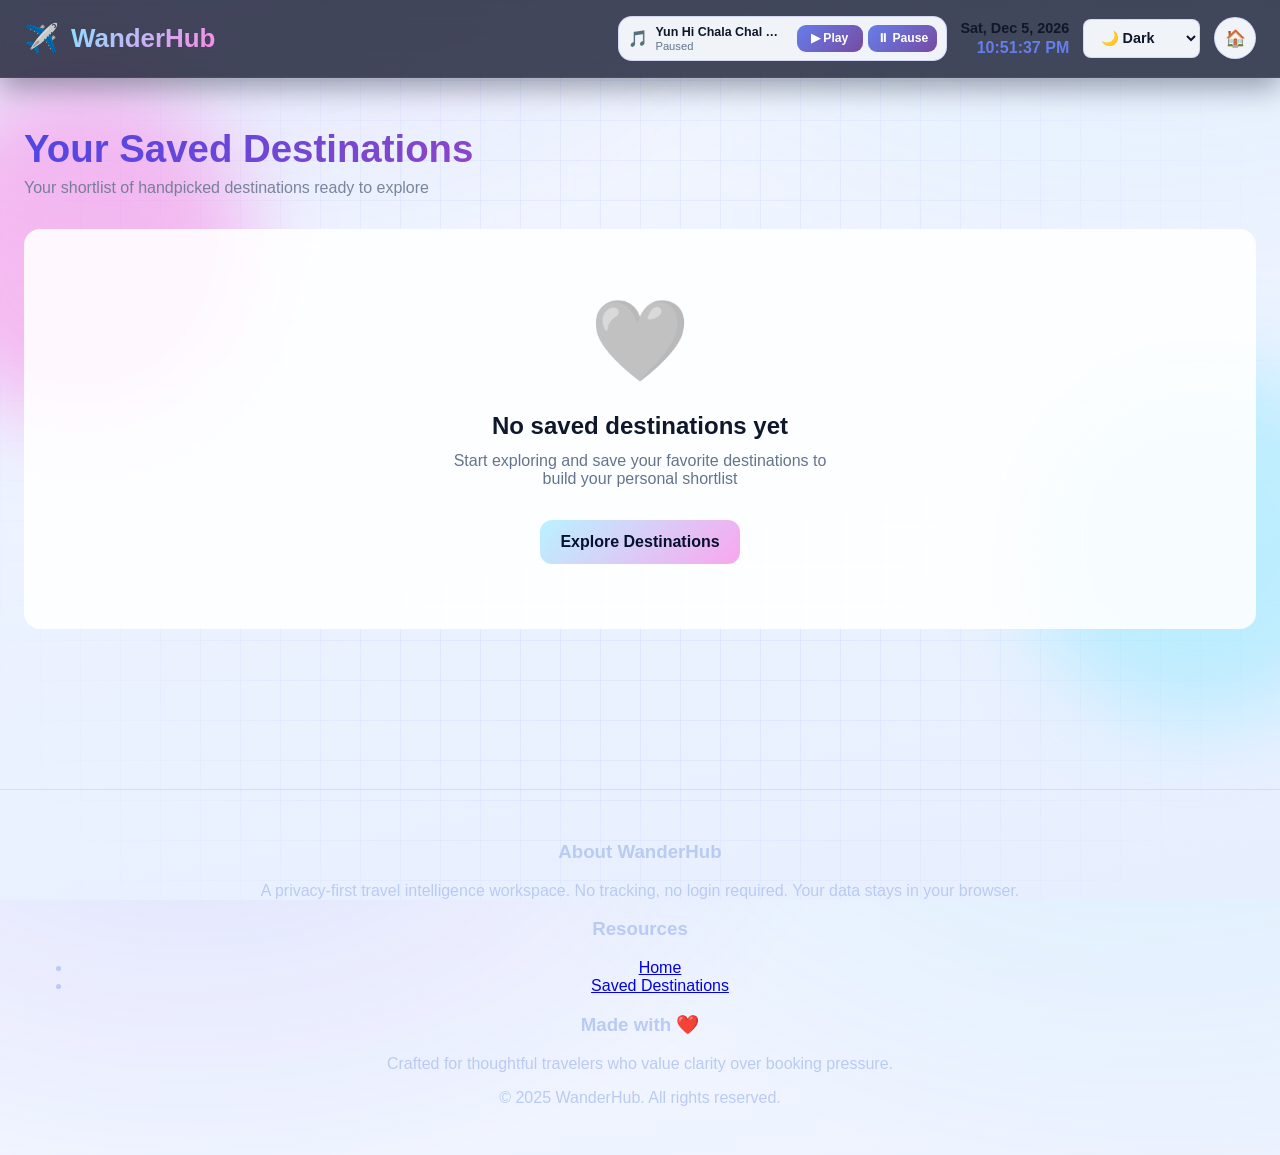
==== commit 239e58ba: "Implement comprehensive cross-browser and mobile app-like UI improvements: enhanced viewport, touch " ====
--- a/favorites.html
+++ b/favorites.html
@@ -2,7 +2,11 @@
 <html lang="en">
 <head>
     <meta charset="UTF-8" />
-    <meta name="viewport" content="width=device-width, initial-scale=1.0" />
+    <meta name="viewport" content="width=device-width, initial-scale=1.0, maximum-scale=5.0, user-scalable=yes, viewport-fit=cover" />
+    <meta name="mobile-web-app-capable" content="yes" />
+    <meta name="apple-mobile-web-app-capable" content="yes" />
+    <meta name="apple-mobile-web-app-status-bar-style" content="default" />
+    <meta name="theme-color" content="#667eea" />
     <title>Your Saved Destinations - WanderHub</title>
     <link rel="stylesheet" href="styles.css" />
     <link rel="icon" href="data:image/svg+xml,<svg xmlns='http://www.w3.org/2000/svg' viewBox='0 0 100 100'><text y='.9em' font-size='90'>✈️</text></svg>" />
--- a/styles.css
+++ b/styles.css
@@ -135,6 +135,20 @@
   height: 100%;
 }
 
+/* Mobile App-like Global Styles */
+* {
+  -webkit-tap-highlight-color: transparent;
+  -webkit-font-smoothing: antialiased;
+  -moz-osx-font-smoothing: grayscale;
+}
+
+html {
+  scroll-behavior: smooth;
+  -webkit-text-size-adjust: 100%;
+  -ms-text-size-adjust: 100%;
+  touch-action: manipulation;
+}
+
 body {
   font-family: -apple-system, BlinkMacSystemFont, "Segoe UI", Roboto, "Helvetica Neue", Arial, sans-serif;
   background: var(--bg-primary);
@@ -142,7 +156,16 @@
   transition: var(--transition);
   overflow-x: hidden;
   overflow-y: visible;
+  margin: 0;
+  padding: 0;
+  padding-top: env(safe-area-inset-top, 0px);
   padding-bottom: env(safe-area-inset-bottom, 0px);
+  padding-left: env(safe-area-inset-left, 0px);
+  padding-right: env(safe-area-inset-right, 0px);
+  min-height: 100vh;
+  min-height: -webkit-fill-available;
+  -webkit-overflow-scrolling: touch;
+  overscroll-behavior-y: contain;
 }
 
 /* Header */
@@ -680,11 +703,21 @@
   color: var(--text-primary);
   border-radius: 999px;
   padding: 0.62rem 1.05rem;
+  min-height: 44px;
   font-weight: 700;
   letter-spacing: 0.01em;
   cursor: pointer;
   transition: var(--transition);
   box-shadow: var(--shadow-sm);
+  touch-action: manipulation;
+  -webkit-tap-highlight-color: transparent;
+  -webkit-user-select: none;
+  -moz-user-select: none;
+  -ms-user-select: none;
+  user-select: none;
+  display: inline-flex;
+  align-items: center;
+  justify-content: center;
 }
 
 .page-tab:hover {
@@ -858,6 +891,7 @@
 
 .btn-reset {
   padding: 0.75rem 1.5rem;
+  min-height: 44px;
   background: var(--bg-secondary);
   color: var(--text-primary);
   border: 2px solid var(--border-color);
@@ -868,6 +902,14 @@
   font-size: 0.95rem;
   min-width: 140px;
   -webkit-tap-highlight-color: transparent;
+  touch-action: manipulation;
+  -webkit-user-select: none;
+  -moz-user-select: none;
+  -ms-user-select: none;
+  user-select: none;
+  display: inline-flex;
+  align-items: center;
+  justify-content: center;
 }
 
 .btn-reset:hover {
@@ -887,6 +929,7 @@
 
 .btn-apply {
   padding: 0.75rem 1.5rem;
+  min-height: 44px;
   background: var(--bg-gradient);
   color: white;
   border: 2px solid transparent;
@@ -900,6 +943,15 @@
   position: relative;
   overflow: hidden;
   min-width: 140px;
+  -webkit-tap-highlight-color: transparent;
+  touch-action: manipulation;
+  -webkit-user-select: none;
+  -moz-user-select: none;
+  -ms-user-select: none;
+  user-select: none;
+  display: inline-flex;
+  align-items: center;
+  justify-content: center;
 }
 
 .btn-apply:hover:not(:disabled) {
@@ -1047,6 +1099,11 @@
   transition: var(--transition);
   position: relative;
   overflow: hidden;
+  will-change: transform;
+  -webkit-backface-visibility: hidden;
+  backface-visibility: hidden;
+  -webkit-transform: translateZ(0);
+  transform: translateZ(0);
 }
 
 .destination-card::before {
@@ -1063,9 +1120,10 @@
 }
 
 .destination-card:hover {
-  transform: translateY(-8px);
+  transform: translateY(-8px) translateZ(0);
   box-shadow: var(--shadow-lg);
   border-color: var(--accent-primary);
+  will-change: transform;
 }
 
 .destination-card:hover::before {
@@ -1159,6 +1217,7 @@
 .btn-favorite, .btn-view-details {
   flex: 1;
   padding: 0.7rem 1rem;
+  min-height: 44px;
   border: 2px solid var(--border-color);
   background: var(--card-bg);
   color: var(--text-primary);
@@ -1168,6 +1227,14 @@
   transition: var(--transition);
   font-size: 0.9rem;
   -webkit-tap-highlight-color: transparent;
+  touch-action: manipulation;
+  -webkit-user-select: none;
+  -moz-user-select: none;
+  -ms-user-select: none;
+  user-select: none;
+  display: inline-flex;
+  align-items: center;
+  justify-content: center;
 }
 
 .btn-favorite:hover {
@@ -1529,11 +1596,14 @@
   left: 0;
   width: 100%;
   height: 100%;
+  height: 100dvh;
   background: rgba(0, 0, 0, 0.7);
+  backdrop-filter: blur(4px);
+  -webkit-backdrop-filter: blur(4px);
   z-index: 9999;
   animation: fadeIn 0.3s ease-in-out;
   overflow-y: auto;
-  -webkit-overflow-scrolling: touch;
+  overscroll-behavior: contain;
 }
 
 @keyframes fadeIn {
@@ -1548,6 +1618,17 @@
   }
   to {
     transform: translateY(0);
+    opacity: 1;
+  }
+}
+
+@-webkit-keyframes slideUp {
+  from {
+    -webkit-transform: translateY(50px);
+    opacity: 0;
+  }
+  to {
+    -webkit-transform: translateY(0);
     opacity: 1;
   }
 }
@@ -1586,30 +1667,106 @@
   width: 90%;
   max-height: min(85vh, calc(100dvh - 2rem));
   overflow-y: auto;
+  -webkit-overflow-scrolling: touch;
+  overscroll-behavior: contain;
   position: relative;
   animation: slideUp 0.3s ease-in-out;
+  box-shadow: 0 20px 60px rgba(0, 0, 0, 0.3);
+  will-change: transform;
 }
 
 .location-modal .modal-content {
-  max-width: 520px;
+  max-width: 540px;
   border: 2px solid var(--accent-light);
-  background: linear-gradient(160deg, var(--card-bg), rgba(102, 126, 234, 0.05));
+  background: var(--ux-surface, var(--card-bg));
+  box-shadow: 0 20px 60px rgba(0, 0, 0, 0.3);
+}
+
+.location-modal-header {
+  display: flex;
+  align-items: center;
+  gap: 1rem;
+  margin-bottom: 1rem;
+}
+
+.location-icon {
+  font-size: 2.5rem;
+  line-height: 1;
 }
 
 .location-modal-body h2 {
-  margin-top: 0;
+  margin: 0;
+  font-size: 1.5rem;
+  line-height: 1.3;
+}
+
+.location-description {
+  color: var(--text-secondary);
+  font-size: 1rem;
+  line-height: 1.6;
+  margin: 0 0 1.5rem 0;
+}
+
+.location-benefits {
+  display: flex;
+  flex-direction: column;
+  gap: 0.85rem;
+  margin-bottom: 1.75rem;
+  padding: 1.25rem;
+  background: var(--ux-surface-2, rgba(102, 126, 234, 0.05));
+  border-radius: 12px;
+  border: 1px solid var(--border-color);
+}
+
+.benefit-item {
+  display: flex;
+  align-items: center;
+  gap: 0.75rem;
+  font-size: 0.95rem;
+  color: var(--text-color);
+}
+
+.benefit-icon {
+  font-size: 1.25rem;
+  flex-shrink: 0;
+  line-height: 1;
+}
+
+.benefit-text {
+  line-height: 1.5;
 }
 
 .location-modal-actions {
   display: flex;
-  gap: 0.75rem;
-  margin-top: 1.25rem;
+  gap: 0.85rem;
+  margin-bottom: 1rem;
+}
+
+.location-modal-actions button {
+  flex: 1;
+  display: flex;
+  align-items: center;
+  justify-content: center;
+  gap: 0.5rem;
+  font-size: 1rem;
+  padding: 0.85rem 1.5rem;
+  border-radius: 10px;
+  font-weight: 600;
+  transition: all 0.2s ease;
+}
+
+.location-modal-actions button span {
+  font-size: 1.1rem;
+  line-height: 1;
 }
 
 .location-disclaimer {
-  margin-top: 1rem;
+  margin: 0;
   font-size: 0.85rem;
   color: var(--text-secondary);
+  text-align: center;
+  line-height: 1.5;
+  opacity: 0.8;
 }
 
 .modal-close {
@@ -1617,9 +1774,11 @@
   top: 1rem;
   right: 1rem;
   background: var(--bg-secondary);
-  border: none;
-  width: 40px;
-  height: 40px;
+  border: 1px solid var(--border-color);
+  width: 44px;
+  height: 44px;
+  min-width: 44px;
+  min-height: 44px;
   border-radius: 50%;
   font-size: 1.5rem;
   cursor: pointer;
@@ -1627,6 +1786,12 @@
   align-items: center;
   justify-content: center;
   transition: var(--transition);
+  touch-action: manipulation;
+  -webkit-tap-highlight-color: transparent;
+  -webkit-user-select: none;
+  -moz-user-select: none;
+  -ms-user-select: none;
+  user-select: none;
 }
 
 .modal-close:hover {
@@ -2340,47 +2505,64 @@
 
   /* Location Modal */
   .location-modal .modal-content {
-    width: 90%;
-    padding: 1.75rem;
+    width: 92%;
+    padding: 1.5rem;
     border-radius: 16px;
   }
 
+  .location-modal-header {
+    flex-direction: column;
+    text-align: center;
+    gap: 0.5rem;
+  }
+
+  .location-icon {
+    font-size: 2.5rem;
+  }
+
   .location-modal-body h2 {
-    font-size: 1.35rem;
-    margin-bottom: 1rem;
-  }
-
-  .location-modal-body p {
+    font-size: 1.3rem;
+    margin: 0;
+  }
+
+  .location-description {
     font-size: 0.95rem;
     line-height: 1.6;
     margin-bottom: 1.25rem;
+    text-align: center;
   }
 
   .location-benefits {
     gap: 0.75rem;
     margin-bottom: 1.5rem;
+    padding: 1rem;
   }
 
   .benefit-item {
     font-size: 0.9rem;
-    padding: 0.75rem;
+    gap: 0.65rem;
+  }
+
+  .benefit-icon {
+    font-size: 1.15rem;
   }
 
   .location-modal-actions {
     flex-direction: column;
     gap: 0.75rem;
+    margin-bottom: 0.85rem;
   }
 
   .location-modal-actions button {
     width: 100%;
-    padding: 0.85rem 1.25rem;
-    font-size: 0.9rem;
+    padding: 0.9rem 1.25rem;
+    font-size: 0.95rem;
     min-height: 48px;
   }
 
   .location-disclaimer {
     font-size: 0.8rem;
-    margin-top: 1rem;
+    margin: 0;
   }
 
   /* Footer */
@@ -3222,3 +3404,97 @@
     margin-bottom: 0.75rem;
   }
 }
+
+/* ============================================
+   MOBILE APP-LIKE ENHANCEMENTS & CROSS-BROWSER
+   ============================================ */
+
+/* Active/Touch States for Better Feedback */
+.btn-apply:active:not(:disabled),
+.btn-reset:active,
+.btn-favorite:active,
+.btn-view-details:active,
+.page-tab:active,
+.hero-btn:active,
+.modal-close:active,
+.location-modal-actions button:active {
+  transform: scale(0.96);
+  opacity: 0.9;
+}
+
+/* Improve destination card active state */
+.destination-card:active {
+  transform: translateY(-4px) scale(0.99) translateZ(0);
+}
+
+/* Better focus states for keyboard navigation */
+button:focus-visible,
+a:focus-visible,
+select:focus-visible,
+input:focus-visible {
+  outline: 2px solid var(--accent-primary);
+  outline-offset: 2px;
+}
+
+/* Smooth momentum scrolling for all scrollable elements */
+.modal,
+.modal-content,
+.testimonials-container {
+  -webkit-overflow-scrolling: touch;
+  overscroll-behavior: contain;
+}
+
+/* Improve text selection */
+::selection {
+  background: var(--accent-primary);
+  color: white;
+}
+
+::-moz-selection {
+  background: var(--accent-primary);
+  color: white;
+}
+
+/* iOS specific fixes */
+@supports (-webkit-touch-callout: none) {
+  body {
+    min-height: -webkit-fill-available;
+  }
+  
+  .modal {
+    height: -webkit-fill-available;
+  }
+  
+  /* Fix iOS input zoom */
+  input,
+  select,
+  textarea {
+    font-size: 16px !important;
+  }
+}
+
+/* Landscape mobile optimizations */
+@media (max-height: 500px) and (orientation: landscape) {
+  .modal-content {
+    max-height: 90vh;
+    margin: 1rem auto;
+  }
+  
+  .header-content {
+    padding: 0.75rem 1.5rem;
+  }
+  
+  .hero {
+    padding: 1.5rem 1rem !important;
+  }
+}
+
+/* High DPI screens */
+@media (-webkit-min-device-pixel-ratio: 2), (min-resolution: 192dpi) {
+  .destination-card,
+  .modal-content,
+  .page-tab {
+    -webkit-font-smoothing: antialiased;
+    -moz-osx-font-smoothing: grayscale;
+  }
+}
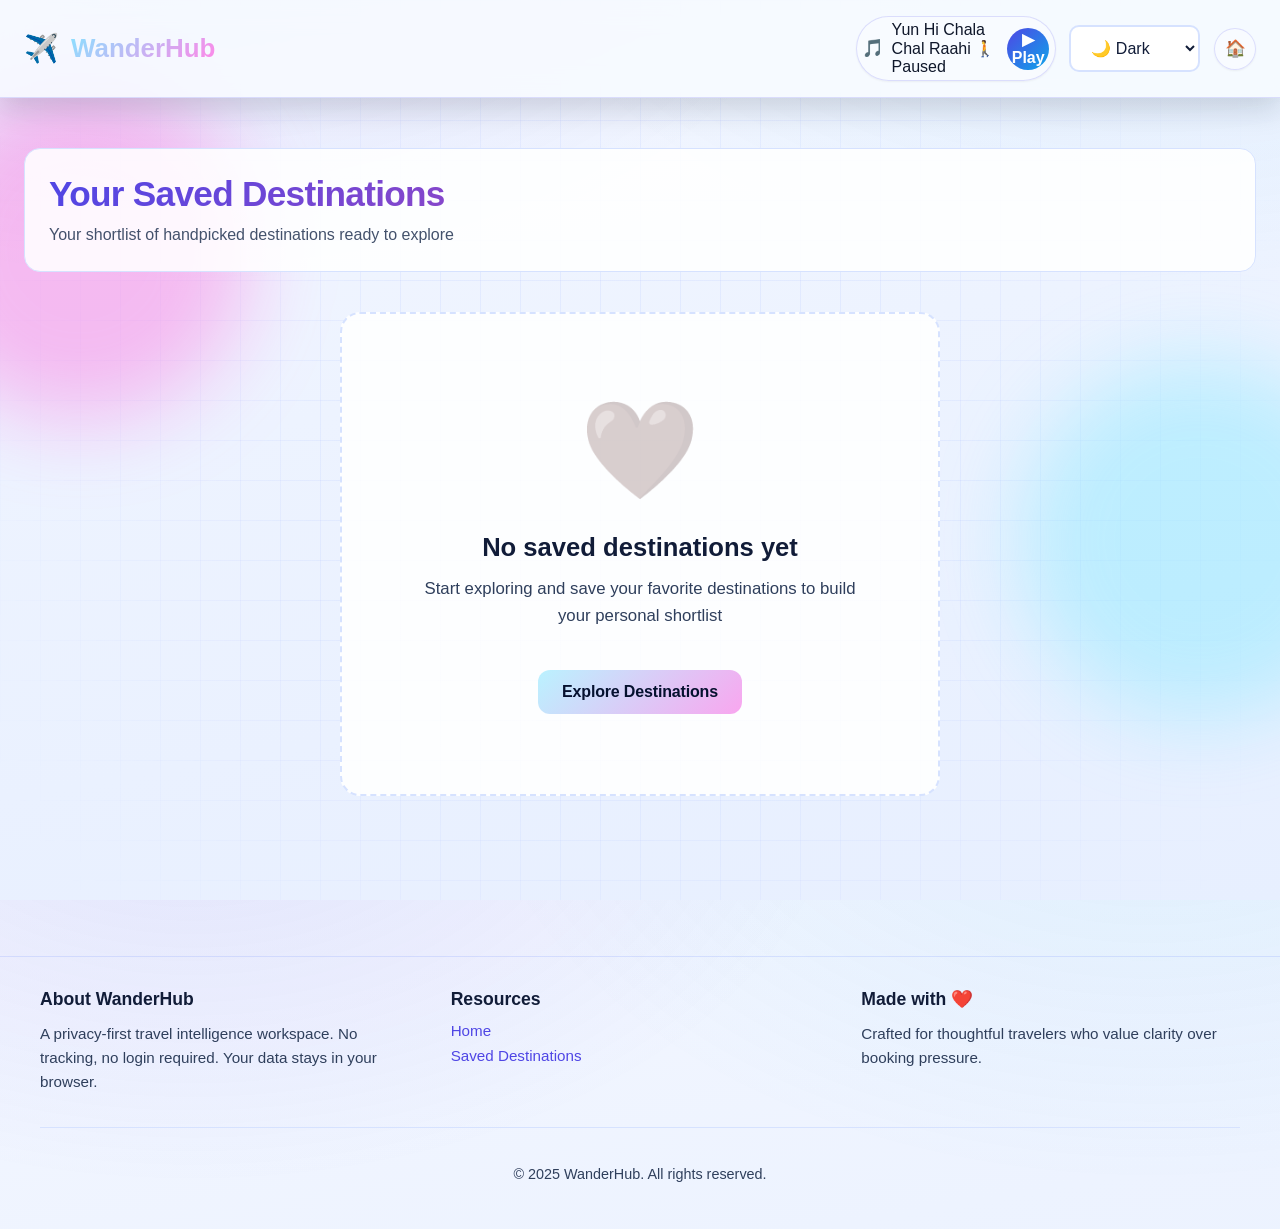
==== commit ca5637f1: "Remove date display feature completely" ====
--- a/favorites.html
+++ b/favorites.html
@@ -36,10 +36,6 @@
                         <button class="music-btn music-btn-play" id="musicPlay" title="Play music" aria-label="Play music">▶ Play</button>
                         <button class="music-btn music-btn-pause" id="musicPause" title="Pause music" aria-label="Pause music">⏸ Pause</button>
                     </div>
-                </div>
-                <div class="datetime" id="datetime">
-                    <div class="date-display" id="dateDisplay"></div>
-                    <div class="time-display" id="timeDisplay"></div>
                 </div>
                 <div class="theme-selector">
                     <select id="themeSelect" title="Change theme">
--- a/styles.css
+++ b/styles.css
@@ -1,15 +1,15 @@
 :root {
   /* Light Mode */
-  --bg-primary: #f8fafc;
-  --bg-secondary: #f1f5f9;
-  --bg-gradient: linear-gradient(135deg, #667eea 0%, #764ba2 100%);
+  --bg-primary: #f4f7ff;
+  --bg-secondary: #ebf1ff;
+  --bg-gradient: linear-gradient(135deg, #4f46e5 0%, #0ea5e9 100%);
   --card-bg: #ffffff;
-  --text-primary: #0f172a;
-  --text-secondary: #64748b;
-  --text-muted: #94a3b8;
-  --border-color: #e2e8f0;
-  --accent-primary: #667eea;
-  --accent-secondary: #764ba2;
+  --text-primary: #111c38;
+  --text-secondary: #2f3f5c;
+  --text-muted: #5c6b86;
+  --border-color: #d6e2ff;
+  --accent-primary: #4f46e5;
+  --accent-secondary: #0ea5e9;
   --accent-light: #dbeafe;
   --success: #10b981;
   --warning: #f59e0b;
@@ -18,110 +18,77 @@
   --shadow-md: 0 4px 6px rgba(0, 0, 0, 0.1);
   --shadow-lg: 0 10px 25px rgba(0, 0, 0, 0.15);
   --shadow-xl: 0 20px 40px rgba(0, 0, 0, 0.2);
+  --text-color: var(--text-primary);
+  --primary-color: var(--accent-primary);
+  --shadow-color: rgba(79, 70, 229, 0.18);
   --transition: all 0.3s cubic-bezier(0.4, 0, 0.2, 1);
 }
 
 body.dark-mode {
-  --bg-primary: #0f172a;
-  --bg-secondary: #1e293b;
-  --card-bg: #1e293b;
-  --text-primary: #f1f5f9;
-  --text-secondary: #cbd5e1;
-  --text-muted: #94a3b8;
-  --border-color: #334155;
-  --accent-light: #1e3a5f;
-}
-
-/* Ocean Theme */
-body.ocean-theme {
-  --bg-primary: #e0f7ff;
-  --bg-secondary: #b3e5fc;
-  --bg-gradient: linear-gradient(135deg, #0288d1 0%, #01579b 100%);
-  --card-bg: #ffffff;
-  --text-primary: #01579b;
-  --text-secondary: #0277bd;
-  --border-color: #81d4fa;
-  --accent-primary: #0288d1;
-  --accent-secondary: #01579b;
-  --accent-light: #b3e5fc;
-}
-
-body.ocean-theme.dark-mode {
-  --bg-primary: #0d2436;
-  --bg-secondary: #1a3a4a;
-  --card-bg: #1a3a4a;
-  --text-primary: #b3e5fc;
-  --text-secondary: #81d4fa;
-  --border-color: #0288d1;
-}
-
-/* Forest Theme */
-body.forest-theme {
-  --bg-primary: #e8f5e9;
-  --bg-secondary: #c8e6c9;
-  --bg-gradient: linear-gradient(135deg, #2e7d32 0%, #1b5e20 100%);
-  --card-bg: #ffffff;
-  --text-primary: #1b5e20;
-  --text-secondary: #388e3c;
-  --border-color: #a5d6a7;
-  --accent-primary: #2e7d32;
-  --accent-secondary: #1b5e20;
-  --accent-light: #c8e6c9;
-}
-
-body.forest-theme.dark-mode {
-  --bg-primary: #1b3a1b;
-  --bg-secondary: #2d5a2d;
-  --card-bg: #2d5a2d;
-  --text-primary: #a5d6a7;
-  --text-secondary: #81c784;
-  --border-color: #2e7d32;
-}
-
-/* Sunset Theme */
-body.sunset-theme {
-  --bg-primary: #fff3e0;
-  --bg-secondary: #ffe0b2;
-  --bg-gradient: linear-gradient(135deg, #ff6f00 0%, #e65100 100%);
-  --card-bg: #ffffff;
-  --text-primary: #e65100;
-  --text-secondary: #ff6f00;
-  --border-color: #ffb74d;
-  --accent-primary: #ff6f00;
-  --accent-secondary: #e65100;
-  --accent-light: #ffe0b2;
-}
-
-body.sunset-theme.dark-mode {
-  --bg-primary: #3a2817;
-  --bg-secondary: #5d4037;
-  --card-bg: #5d4037;
-  --text-primary: #ffb74d;
-  --text-secondary: #ff8a65;
-  --border-color: #ff6f00;
-}
-
-/* Aurora Theme */
-body.aurora-theme {
-  --bg-primary: #f3e5f5;
-  --bg-secondary: #e1bee7;
-  --bg-gradient: linear-gradient(135deg, #7b1fa2 0%, #aa00ff 100%);
-  --card-bg: #ffffff;
-  --text-primary: #4a148c;
-  --text-secondary: #7b1fa2;
-  --border-color: #ce93d8;
-  --accent-primary: #7b1fa2;
-  --accent-secondary: #aa00ff;
-  --accent-light: #e1bee7;
-}
-
-body.aurora-theme.dark-mode {
-  --bg-primary: #2d1b38;
-  --bg-secondary: #4a2a5a;
-  --card-bg: #4a2a5a;
-  --text-primary: #e1bee7;
-  --text-secondary: #ce93d8;
-  --border-color: #7b1fa2;
+  --bg-primary: #080f22;
+  --bg-secondary: #121b34;
+  --card-bg: #131f3b;
+  --text-primary: #eef4ff;
+  --text-secondary: #c8d5f4;
+  --text-muted: #90a3d1;
+  --border-color: #25355f;
+  --accent-light: #1d2d52;
+  --text-color: var(--text-primary);
+  --primary-color: var(--accent-primary);
+  --shadow-color: rgba(2, 8, 25, 0.45);
+}
+
+.section-head p,
+.quick-step p,
+.placeholder-state p,
+.data-notice p,
+.tip-card p,
+.trust-subtitle,
+.location-description,
+.benefit-text,
+.location-disclaimer,
+.footer p {
+  color: var(--text-secondary);
+}
+
+.tips-grid {
+  display: flex !important;
+  flex-wrap: nowrap !important;
+  gap: 1rem;
+  overflow-x: auto;
+  overflow-y: hidden;
+  scroll-snap-type: x mandatory;
+  -webkit-overflow-scrolling: touch;
+  padding-bottom: 0.35rem;
+}
+
+.tip-card {
+  flex: 0 0 calc((100% - 3rem) / 4);
+  min-width: 240px;
+  scroll-snap-align: start;
+}
+
+.tips-grid::-webkit-scrollbar {
+  height: 8px;
+}
+
+.tips-grid::-webkit-scrollbar-thumb {
+  background: color-mix(in srgb, var(--accent-primary) 45%, transparent);
+  border-radius: 999px;
+}
+
+@media (max-width: 900px) {
+  .tip-card {
+    flex: 0 0 74vw;
+    min-width: 250px;
+  }
+}
+
+@media (max-width: 640px) {
+  .tip-card {
+    flex: 0 0 84vw;
+    min-width: 230px;
+  }
 }
 
 * {
@@ -172,10 +139,12 @@
 .header {
   position: sticky;
   top: 0;
-  z-index: 100;
-  background: var(--card-bg);
+  z-index: 1200;
+  background: color-mix(in srgb, var(--card-bg) 92%, transparent);
   border-bottom: 1px solid var(--border-color);
-  box-shadow: var(--shadow-sm);
+  -webkit-backdrop-filter: blur(14px);
+  backdrop-filter: blur(14px);
+  box-shadow: 0 10px 24px rgba(15, 23, 42, 0.08);
   transition: var(--transition);
 }
 
@@ -186,6 +155,7 @@
   display: flex;
   justify-content: space-between;
   align-items: center;
+  flex-wrap: nowrap;
 }
 
 .logo {
@@ -208,7 +178,7 @@
 
 .logo h1 {
   margin: 0;
-  font-size: 1.5rem;
+  font-size: 1.35rem;
   background: var(--bg-gradient);
   -webkit-background-clip: text;
   -webkit-text-fill-color: transparent;
@@ -273,13 +243,13 @@
 .music-player {
   display: flex;
   align-items: center;
-  gap: 0.7rem;
-  padding: 0.45rem 0.55rem;
-  border-radius: 14px;
+  gap: 0.35rem;
+  padding: 0.25rem 0.35rem;
+  border-radius: 999px;
   border: 1px solid var(--border-color);
   background: var(--card-bg);
   box-shadow: var(--shadow-sm);
-  max-width: 340px;
+  max-width: 200px;
 }
 
 .music-track {
@@ -289,28 +259,6 @@
   min-width: 0;
 }
 
-.music-meta {
-  display: flex;
-  flex-direction: column;
-  min-width: 0;
-  gap: 0.08rem;
-}
-
-.music-track-name {
-  font-size: 0.78rem;
-  font-weight: 700;
-  color: var(--text-primary);
-  white-space: nowrap;
-  overflow: hidden;
-  text-overflow: ellipsis;
-  max-width: 130px;
-}
-
-.music-status {
-  font-size: 0.7rem;
-  color: var(--text-secondary);
-}
-
 .music-actions {
   display: flex;
   gap: 0.35rem;
@@ -320,16 +268,17 @@
   display: flex;
   align-items: center;
   justify-content: center;
-  padding: 0.4rem 0.55rem;
+  width: 42px;
+  height: 42px;
   background: var(--bg-gradient);
   color: white;
   border: none;
-  border-radius: 9px;
-  font-weight: 600;
+  border-radius: 999px;
+  font-weight: 700;
   cursor: pointer;
   transition: var(--transition);
-  font-size: 0.76rem;
-  min-width: 66px;
+  font-size: 1rem;
+  padding: 0;
 }
 
 .music-btn:hover:not(:disabled) {
@@ -350,7 +299,15 @@
 }
 
 .music-icon {
-  font-size: 1rem;
+  font-size: 1.1rem;
+}
+
+.music-player.playing .music-btn-play {
+  display: none;
+}
+
+.music-player:not(.playing) .music-btn-pause {
+  display: none;
 }
 
 .header-trust {
@@ -472,65 +429,31 @@
   box-shadow: var(--shadow-sm);
 }
 
-.datetime {
-  display: flex;
-  flex-direction: column;
-  align-items: flex-end;
-  gap: 0.2rem;
-}
-
-.date-display {
-  font-size: 0.9rem;
-  font-weight: 600;
+.theme-selector {
+  display: flex;
+  align-items: center;
+}
+
+.theme-toggle {
+  background: var(--card-bg);
+  border: 1px solid var(--border-color);
+  border-radius: 50%;
+  width: 42px;
+  height: 42px;
+  font-size: 1.25rem;
+  cursor: pointer;
+  display: flex;
+  align-items: center;
+  justify-content: center;
   color: var(--text-primary);
-}
-
-.time-display {
-  font-size: 1rem;
-  font-weight: 700;
-  color: var(--accent-primary);
-}
-
-.theme-selector select {
-  padding: 0.6rem 0.8rem;
-  background: var(--card-bg);
-  color: var(--text-primary);
-  border: 2px solid var(--border-color);
-  border-radius: 8px;
-  cursor: pointer;
-  font-size: 0.9rem;
-  font-weight: 600;
+  box-shadow: var(--shadow-sm);
   transition: var(--transition);
 }
 
-.theme-selector select:hover {
-  border-color: var(--accent-primary);
-  box-shadow: 0 0 8px rgba(102, 126, 234, 0.2);
-}
-
-.theme-selector select:focus {
-  outline: none;
+.theme-toggle:hover {
   border-color: var(--accent-primary);
   box-shadow: 0 0 0 3px var(--accent-light);
-}
-
-.theme-toggle {
-  background: none;
-  border: 2px solid var(--border-color);
-  border-radius: 50%;
-  width: 44px;
-  height: 44px;
-  font-size: 1.25rem;
-  cursor: pointer;
-  display: flex;
-  align-items: center;
-  justify-content: center;
-  transition: var(--transition);
-}
-
-.theme-toggle:hover {
-  background: var(--bg-secondary);
-  transform: scale(1.1);
+  transform: translateY(-1px);
 }
 
 /* Container & Main */
@@ -1281,53 +1204,209 @@
 }
 
 /* Testimonials */
-.testimonials {
+.best-places-section {
   background: var(--card-bg);
   border-radius: 15px;
   padding: 3rem 2rem;
   margin-bottom: 3rem;
-  box-shadow: var(--shadow-md);
+  box-shadow: 0 4px 16px var(--shadow-color);
+  overflow: visible;
+  border: 1px solid var(--border-color);
+}
+
+.best-places-header {
+  margin-bottom: 2.5rem;
+  text-align: center;
+}
+
+.best-places-header h2 {
+  font-size: 1.9rem;
+  font-weight: 700;
+  margin: 0 0 0.75rem;
+  color: var(--text-primary);
+  line-height: 1.2;
+  letter-spacing: -0.02em;
+}
+
+.best-places-header p {
+  font-size: 1.05rem;
+  color: var(--text-secondary);
+  margin: 0;
+  opacity: 0.9;
+}
+
+.carousel-container {
+  position: relative;
   overflow: hidden;
-}
-
-.testimonials h2 {
-  text-align: center;
-  margin-bottom: 2rem;
-  font-size: 1.75rem;
-}
-
-.testimonials-container {
+  border-radius: 12px;
+  background: var(--bg-secondary);
+  padding: 1rem;
+}
+
+.carousel-track {
+  display: flex;
+  gap: 1.5rem;
+  overflow-x: auto;
+  -webkit-overflow-scrolling: touch;
+  scroll-behavior: smooth;
+  padding: 0;
+  scroll-padding: 1rem;
+  scrollbar-width: none;
+}
+
+.carousel-track::-webkit-scrollbar {
+  display: none;
+}
+
+.carousel-item {
+  flex: 0 0 auto;
+  width: 320px;
+  scroll-snap-align: start;
+  scroll-snap-stop: always;
+}
+
+.carousel-card {
+  background: var(--card-bg);
+  border: 2px solid var(--border-color);
+  border-radius: 15px;
+  padding: 1.5rem;
+  height: 100%;
+  display: flex;
+  flex-direction: column;
+  gap: 1rem;
+  transition: all 0.3s ease;
+  cursor: pointer;
+  box-shadow: 0 2px 8px rgba(0, 0, 0, 0.05);
+  min-height: 300px;
+  position: relative;
   overflow: hidden;
+}
+
+.carousel-card::before {
+  content: "";
+  position: absolute;
+  top: 0;
+  left: -100%;
+  width: 100%;
+  height: 100%;
+  background: var(--bg-gradient);
+  opacity: 0;
+  transition: all 0.3s ease;
+  z-index: 0;
+}
+
+.carousel-card:hover {
+  transform: translateY(-8px) translateZ(0);
+  border-color: var(--accent-primary);
+  box-shadow: 0 12px 28px var(--shadow-color);
+  will-change: transform;
+}
+
+.carousel-card:hover::before {
+  left: 100%;
+}
+
+.carousel-place-name {
+  font-size: 1.4rem;
+  font-weight: 700;
+  color: var(--text-primary);
+  line-height: 1.3;
+  min-height: 2.8rem;
+  display: flex;
+  align-items: center;
+  word-break: break-word;
   position: relative;
-}
-
-.testimonials-grid {
+  z-index: 1;
+}
+
+.carousel-details {
   display: grid;
-  grid-template-columns: repeat(auto-fit, minmax(280px, 1fr));
-  gap: 1.5rem;
-}
-
-.testimonial-card {
-  background: var(--bg-secondary);
-  border-radius: 12px;
-  padding: 1.5rem;
-  border-left: 4px solid var(--accent-primary);
-  transition: var(--transition);
-}
-
-.testimonial-card:hover {
-  transform: translateX(10px);
-}
-
-.testimonial-text {
+  gap: 0.75rem;
+  padding: 0;
+  background: transparent;
+  border-radius: 0;
+  border: none;
+  position: relative;
+  z-index: 1;
+}
+
+.carousel-detail-item {
+  display: flex;
+  justify-content: space-between;
+  align-items: center;
+  gap: 0.75rem;
   font-size: 0.95rem;
   color: var(--text-secondary);
-  margin-bottom: 1rem;
-  font-style: italic;
-}
-
-.testimonial-author {
+  font-weight: 500;
+  padding: 0.8rem;
+  background: var(--bg-secondary);
+  border-radius: 8px;
+  position: relative;
+  z-index: 1;
+}
+
+.carousel-detail-icon {
+  font-size: 1.15rem;
+  opacity: 0.9;
+  min-width: 20px;
+}
+
+.carousel-vibes {
+  display: flex;
+  flex-wrap: wrap;
+  gap: 0.5rem;
+  margin-top: auto;
+  position: relative;
+  z-index: 1;
+}
+
+.carousel-vibe-tag {
+  display: inline-block;
+  background: var(--accent-light);
+  color: var(--accent-primary);
+  padding: 0.3rem 0.8rem;
+  border-radius: 15px;
+  font-size: 0.75rem;
   font-weight: 600;
+  white-space: nowrap;
+}
+
+.carousel-nav {
+  display: flex;
+  justify-content: center;
+  gap: 1.5rem;
+  margin-top: 2rem;
+  padding-top: 1.5rem;
+  border-top: 1px solid var(--border-color);
+}
+
+.carousel-btn {
+  background: var(--ux-accent, var(--primary-color));
+  border: none;
+  color: white;
+  width: 44px;
+  height: 44px;
+  border-radius: 50%;
+  font-size: 1.5rem;
+  cursor: pointer;
+  transition: all 0.2s ease;
+  display: flex;
+  align-items: center;
+  justify-content: center;
+  box-shadow: 0 4px 12px rgba(102, 126, 234, 0.3);
+  touch-action: manipulation;
+  -webkit-tap-highlight-color: transparent;
+  min-height: 44px;
+  min-width: 44px;
+}
+
+.carousel-btn:hover {
+  transform: scale(1.1) translateZ(0);
+  box-shadow: 0 6px 16px rgba(102, 126, 234, 0.4);
+}
+
+.carousel-btn:active {
+  transform: scale(0.95);
   color: var(--accent-primary);
 }
 
@@ -1386,14 +1465,20 @@
 /* Favorites Page */
 .favorites-page {
   padding: var(--ux-section-gap) 0 4rem;
+  max-width: 1400px;
+  margin: 0 auto;
 }
 
 .favorites-header {
   display: flex;
   justify-content: space-between;
-  align-items: flex-start;
+  align-items: center;
   gap: 2rem;
-  margin-bottom: 2rem;
+  margin-bottom: 2.5rem;
+  padding: 1.5rem;
+  background: var(--ux-surface);
+  border-radius: 16px;
+  border: 1px solid var(--border-color);
   flex-wrap: wrap;
 }
 
@@ -1403,34 +1488,41 @@
 }
 
 .favorites-page-title {
-  font-size: 2.4rem;
+  font-size: 2.2rem;
   font-weight: 700;
   margin: 0 0 0.5rem;
   background: var(--ux-accent-gradient);
   -webkit-background-clip: text;
   -webkit-text-fill-color: transparent;
   background-clip: text;
+  color: var(--text-color);
+  line-height: 1.2;
+  letter-spacing: -0.02em;
 }
 
 .favorites-page-subtitle {
   font-size: 1rem;
   color: var(--text-secondary);
   margin: 0;
-  opacity: 0.85;
+  opacity: 0.9;
+  line-height: 1.5;
 }
 
 .clear-all-btn {
-  padding: 0.7rem 1.5rem;
+  padding: 0.75rem 1.75rem;
+  min-height: 44px;
   font-size: 0.95rem;
   font-weight: 600;
-  border: 1px solid var(--border-color);
-  border-radius: 8px;
-  background: var(--ux-surface-2);
+  border: 2px solid var(--border-color);
+  border-radius: 10px;
+  background: var(--card-bg);
   color: var(--text-color);
   cursor: pointer;
   transition: all 0.2s ease;
   white-space: nowrap;
   display: none;
+  touch-action: manipulation;
+  -webkit-tap-highlight-color: transparent;
 }
 
 .clear-all-btn:hover {
@@ -1438,6 +1530,11 @@
   border-color: var(--ux-danger, #ef4444);
   color: var(--ux-danger, #ef4444);
   transform: translateY(-2px);
+  box-shadow: 0 4px 12px rgba(239, 68, 68, 0.2);
+}
+
+.clear-all-btn:active {
+  transform: scale(0.98);
 }
 
 .favorites-empty {
@@ -1446,65 +1543,90 @@
   align-items: center;
   justify-content: center;
   text-align: center;
-  padding: 4rem 2rem;
+  padding: 5rem 2rem;
   background: var(--ux-surface);
-  border-radius: 16px;
-  min-height: 400px;
+  border-radius: 20px;
+  border: 2px dashed var(--border-color);
+  min-height: 450px;
+  max-width: 600px;
+  margin: 0 auto;
 }
 
 .empty-icon {
-  font-size: 5rem;
+  font-size: 6rem;
   margin-bottom: 1.5rem;
-  opacity: 0.4;
-  filter: grayscale(1);
+  opacity: 0.3;
+  filter: grayscale(0.8);
+  animation: pulse 2s ease-in-out infinite;
+}
+
+@keyframes pulse {
+  0%, 100% { transform: scale(1); opacity: 0.3; }
+  50% { transform: scale(1.05); opacity: 0.5; }
 }
 
 .favorites-empty h3 {
-  font-size: 1.5rem;
+  font-size: 1.6rem;
+  font-weight: 700;
   margin: 0 0 0.75rem;
   color: var(--text-color);
+  line-height: 1.3;
 }
 
 .favorites-empty p {
-  font-size: 1rem;
+  font-size: 1.05rem;
   color: var(--text-secondary);
-  margin: 0 0 2rem;
-  max-width: 400px;
+  margin: 0 0 2.5rem;
+  max-width: 450px;
+  line-height: 1.6;
 }
 
 .favorites-grid {
   display: grid;
-  grid-template-columns: repeat(auto-fit, minmax(280px, 1fr));
-  gap: 1.5rem;
+  grid-template-columns: repeat(auto-fill, minmax(320px, 1fr));
+  gap: 1.75rem;
+  align-items: start;
 }
 
 .favorite-card {
   background: var(--ux-surface);
-  border: 1px solid var(--border-color);
-  border-radius: 12px;
-  padding: 1.5rem;
+  border: 2px solid var(--border-color);
+  border-radius: 16px;
+  padding: 1.75rem;
   transition: all 0.3s ease;
   position: relative;
+  box-shadow: 0 2px 8px rgba(0, 0, 0, 0.05);
+  height: 100%;
+  display: flex;
+  flex-direction: column;
 }
 
 .favorite-card:hover {
-  transform: translateY(-4px);
-  box-shadow: 0 8px 24px var(--shadow-color);
+  transform: translateY(-6px) translateZ(0);
+  box-shadow: 0 12px 32px var(--shadow-color);
   border-color: var(--ux-accent, var(--primary-color));
+  will-change: transform;
 }
 
 .favorite-card-header {
   display: flex;
   justify-content: space-between;
   align-items: flex-start;
-  margin-bottom: 1rem;
+  margin-bottom: 1.25rem;
+  padding-bottom: 1rem;
+  border-bottom: 1px solid var(--border-color);
 }
 
 .favorite-card-title {
-  font-size: 1.3rem;
+  font-size: 1.35rem;
   font-weight: 700;
   margin: 0;
   color: var(--text-color);
+  line-height: 1.3;
+  flex: 1;
+  min-height: 2.6rem;
+  display: flex;
+  align-items: center;
 }
 
 .favorite-remove-btn {
@@ -1512,50 +1634,78 @@
   border: none;
   font-size: 1.5rem;
   cursor: pointer;
-  padding: 0.25rem 0.5rem;
-  border-radius: 6px;
+  padding: 0.4rem 0.6rem;
+  border-radius: 8px;
   transition: all 0.2s ease;
   line-height: 1;
+  min-width: 40px;
+  min-height: 40px;
+  display: flex;
+  align-items: center;
+  justify-content: center;
+  touch-action: manipulation;
+  -webkit-tap-highlight-color: transparent;
 }
 
 .favorite-remove-btn:hover {
   background: var(--ux-danger-bg, #ef444420);
   transform: scale(1.1);
+  border: 1px solid var(--ux-danger, #ef4444);
+}
+
+.favorite-remove-btn:active {
+  transform: scale(0.95);
 }
 
 .favorite-card-details {
   display: flex;
   flex-direction: column;
-  gap: 0.75rem;
-  margin-bottom: 1.25rem;
+  gap: 0.85rem;
+  margin-bottom: auto;
+  padding-bottom: 1.25rem;
 }
 
 .favorite-detail-item {
   display: flex;
   align-items: center;
-  gap: 0.5rem;
-  font-size: 0.9rem;
+  gap: 0.65rem;
+  font-size: 0.95rem;
   color: var(--text-secondary);
+  padding: 0.6rem 0.75rem;
+  background: var(--card-bg);
+  border-radius: 8px;
+  transition: all 0.2s ease;
+  font-weight: 500;
+}
+
+.favorite-detail-item:hover {
+  background: var(--ux-surface-2);
+  transform: translateX(4px);
+  color: var(--text-color);
 }
 
 .favorite-detail-icon {
-  font-size: 1rem;
-  opacity: 0.8;
+  font-size: 1.15rem;
+  opacity: 0.9;
+  min-width: 20px;
+  text-align: center;
 }
 
 .favorite-card-footer {
   display: grid;
   grid-template-columns: 1fr 1fr;
-  gap: 0.75rem;
+  gap: 0.85rem;
+  margin-top: auto;
 }
 
 .favorite-action-btn {
-  padding: 0.65rem 1rem;
-  font-size: 0.9rem;
+  padding: 0.75rem 1.25rem;
+  min-height: 44px;
+  font-size: 0.95rem;
   font-weight: 600;
-  border: 1px solid var(--border-color);
-  border-radius: 8px;
-  background: var(--ux-surface-2);
+  border: 2px solid var(--border-color);
+  border-radius: 10px;
+  background: var(--card-bg);
   color: var(--text-color);
   cursor: pointer;
   transition: all 0.2s ease;
@@ -1564,7 +1714,10 @@
   display: inline-flex;
   align-items: center;
   justify-content: center;
-  gap: 0.4rem;
+  gap: 0.5rem;
+  touch-action: manipulation;
+  -webkit-tap-highlight-color: transparent;
+  box-shadow: 0 2px 4px rgba(0, 0, 0, 0.05);
 }
 
 .favorite-action-btn:hover {
@@ -1572,10 +1725,23 @@
   border-color: var(--ux-accent, var(--primary-color));
   color: white;
   transform: translateY(-2px);
+  box-shadow: 0 4px 12px rgba(102, 126, 234, 0.3);
+}
+
+.favorite-action-btn:active {
+  transform: scale(0.98);
 }
 
 .favorite-action-btn.back-btn {
   grid-column: 1 / -1;
+  background: var(--bg-gradient);
+  border-color: transparent;
+  color: white;
+}
+
+.favorite-action-btn.back-btn:hover {
+  transform: translateY(-2px) scale(1.02);
+  box-shadow: 0 6px 16px rgba(102, 126, 234, 0.4);
 }
 
 /* Footer */
@@ -1586,6 +1752,68 @@
   text-align: center;
   color: var(--text-secondary);
   margin-top: 4rem;
+}
+
+.footer-content {
+  max-width: 1200px;
+  margin: 0 auto;
+}
+
+.footer-grid {
+  display: grid;
+  grid-template-columns: repeat(auto-fit, minmax(250px, 1fr));
+  gap: 2rem;
+  margin-bottom: 2rem;
+  text-align: left;
+}
+
+.footer-section {
+  display: flex;
+  flex-direction: column;
+  gap: 0.75rem;
+}
+
+.footer-heading {
+  font-size: 1.1rem;
+  font-weight: 600;
+  color: var(--text-primary);
+  margin: 0;
+}
+
+.footer-text {
+  font-size: 0.95rem;
+  color: var(--text-secondary);
+  margin: 0;
+  line-height: 1.6;
+}
+
+.footer-links {
+  list-style: none;
+  padding: 0;
+  margin: 0;
+  display: flex;
+  flex-direction: column;
+  gap: 0.5rem;
+}
+
+.footer-links a {
+  color: var(--accent-primary);
+  text-decoration: none;
+  font-size: 0.95rem;
+  transition: opacity 0.3s ease;
+}
+
+.footer-links a:hover {
+  opacity: 0.8;
+  text-decoration: underline;
+}
+
+.footer-bottom {
+  text-align: center;
+  padding-top: 1.5rem;
+  border-top: 1px solid var(--border-color);
+  font-size: 0.9rem;
+  color: var(--text-secondary);
 }
 
 /* Modal */
@@ -1769,6 +1997,115 @@
   opacity: 0.8;
 }
 
+/* Destination Detail Modal */
+.dest-detail-container {
+  display: flex;
+  flex-direction: column;
+  gap: 1.5rem;
+}
+
+.dest-detail-title-section {
+  display: flex;
+  justify-content: space-between;
+  align-items: flex-start;
+  gap: 1rem;
+}
+
+.dest-detail-title-section h2 {
+  margin: 0;
+  font-size: 1.7rem;
+  font-weight: 700;
+  color: var(--text-color);
+  letter-spacing: -0.02em;
+}
+
+.dest-detail-rating {
+  display: flex;
+  align-items: center;
+  gap: 0.5rem;
+  font-weight: 600;
+  color: var(--text-secondary);
+}
+
+.dest-detail-grid {
+  display: grid;
+  grid-template-columns: repeat(2, 1fr);
+  gap: 1rem;
+}
+
+.dest-detail-item {
+  background: var(--ux-surface, var(--card-bg));
+  border: 1px solid var(--border-color);
+  border-radius: 10px;
+  padding: 1rem;
+}
+
+.dest-detail-label {
+  font-size: 0.85rem;
+  color: var(--text-secondary);
+  font-weight: 600;
+  margin-bottom: 0.5rem;
+  display: block;
+}
+
+.dest-detail-value {
+  font-size: 1rem;
+  font-weight: 600;
+  color: var(--text-color);
+}
+
+.dest-detail-section {
+  display: flex;
+  flex-direction: column;
+  gap: 0.75rem;
+}
+
+.dest-detail-text {
+  color: var(--text-secondary);
+  line-height: 1.6;
+  font-size: 0.95rem;
+}
+
+.dest-detail-vibes {
+  display: flex;
+  flex-wrap: wrap;
+  gap: 0.5rem;
+}
+
+.vibe-badge {
+  display: inline-block;
+  background: var(--ux-accent, rgba(102, 126, 234, 0.15));
+  color: var(--ux-accent, var(--primary-color));
+  padding: 0.4rem 0.85rem;
+  border-radius: 20px;
+  font-size: 0.8rem;
+  font-weight: 600;
+}
+
+.dest-detail-favorite-btn {
+  background: var(--ux-accent, var(--primary-color));
+  border: none;
+  color: white;
+  padding: 0.9rem 1.5rem;
+  border-radius: 10px;
+  font-weight: 600;
+  cursor: pointer;
+  transition: all 0.2s ease;
+  font-size: 1rem;
+  min-height: 44px;
+  touch-action: manipulation;
+  -webkit-tap-highlight-color: transparent;
+}
+
+.dest-detail-favorite-btn:hover {
+  transform: translateY(-2px);
+  box-shadow: 0 6px 16px rgba(102, 126, 234, 0.4);
+}
+
+.dest-detail-favorite-btn:active {
+  transform: scale(0.98);
+}
+
 .modal-close {
   position: absolute;
   top: 1rem;
@@ -1937,10 +2274,6 @@
   .header-right {
     gap: 1rem;
   }
-
-  .datetime {
-    display: none;
-  }
 }
 
 @media (max-width: 768px) {
@@ -1958,27 +2291,59 @@
   }
 
   .header-trust {
-    flex-direction: column;
-    align-items: flex-start;
+    flex-direction: row;
+    align-items: center;
+    justify-content: space-between;
     gap: 0.75rem;
   }
 
-  .music-track-name {
-    max-width: 110px;
+  .music-player {
+    max-width: none;
   }
 
   .favorites-page-title {
-    font-size: 2rem;
+    font-size: 1.8rem;
+  }
+
+  .favorites-page-subtitle {
+    font-size: 0.95rem;
   }
 
   .favorites-header {
     flex-direction: column;
     align-items: stretch;
     gap: 1rem;
+    padding: 1.25rem;
   }
 
   .favorites-grid {
     grid-template-columns: 1fr;
+    gap: 1.5rem;
+  }
+
+  .favorite-card {
+    padding: 1.5rem;
+  }
+
+  .favorite-card-title {
+    font-size: 1.2rem;
+  }
+
+  .favorites-empty {
+    padding: 3rem 1.5rem;
+    min-height: 350px;
+  }
+
+  .empty-icon {
+    font-size: 4.5rem;
+  }
+
+  .favorites-empty h3 {
+    font-size: 1.4rem;
+  }
+
+  .favorites-empty p {
+    font-size: 1rem;
   }
 }
 
@@ -1990,14 +2355,15 @@
 
   /* Header Improvements */
   .header-content {
-    padding: 1rem;
-    flex-wrap: wrap;
+    padding: 0.75rem 0.9rem;
+    flex-wrap: nowrap;
+    gap: 0.5rem;
   }
 
   .header-right {
-    width: 100%;
-    justify-content: space-between;
-    gap: 0.6rem;
+    width: auto;
+    justify-content: flex-end;
+    gap: 0.5rem;
   }
 
   .logo {
@@ -2005,83 +2371,66 @@
   }
 
   .logo-icon {
-    font-size: 1.75rem;
+    font-size: 1.4rem;
   }
 
   .logo h1 {
-    font-size: 1.15rem;
-    letter-spacing: 0.5px;
+    font-size: 1rem;
+    letter-spacing: 0.3px;
   }
 
   .music-player {
-    flex: 1 1 auto;
-    max-width: none;
-    min-width: 0;
-    padding: 0.4rem 0.45rem;
-  }
-
-  .music-track-name {
-    max-width: 105px;
-    font-size: 0.74rem;
-  }
-
-  .music-status {
-    font-size: 0.68rem;
-  }
-
-  .music-btn {
-    min-width: 58px;
+    padding: 0.2rem 0.3rem;
+    gap: 0.3rem;
+    border-radius: 999px;
+  }
+
+  .music-btn,
+  .theme-toggle,
+  .favorites-shortcut {
+    width: 40px;
+    height: 40px;
+    min-width: 40px;
     min-height: 40px;
-    font-size: 0.72rem;
-    padding: 0.36rem 0.45rem;
-  }
-
-  .datetime {
-    display: none;
-  }
-
-  .theme-selector select {
-    font-size: 0.8rem;
-    padding: 0.6rem 0.7rem;
-    min-height: 44px;
-    max-width: 120px;
+    font-size: 0.95rem;
+  }
+
+  .theme-toggle {
+    font-size: 0.95rem;
   }
 
   /* Header Trust Section - Compact */
   .header-trust {
-    padding: 0.75rem 1rem;
+    padding: 0.6rem 0.9rem;
     gap: 0.6rem;
-    flex-direction: column;
-    align-items: stretch;
+    flex-direction: row;
+    align-items: center;
+    justify-content: space-between;
   }
 
   .trust-message {
     font-size: 0.8rem;
-    text-align: center;
+    text-align: left;
   }
 
   .trust-title {
-    font-size: 0.75rem;
+    font-size: 0.78rem;
     display: block;
-    margin-bottom: 0.2rem;
-  }
-
-  .trust-subtitle {
-    font-size: 0.7rem;
+    margin-bottom: 0;
   }
 
   .trust-actions {
-    width: 100%;
+    width: auto;
     gap: 0.5rem;
-    flex-wrap: wrap;
-    justify-content: center;
+    flex-wrap: nowrap;
+    justify-content: flex-end;
   }
 
   .trust-status {
-    font-size: 0.75rem;
-    padding: 0.3rem 0.6rem;
-    flex: 1 1 auto;
-    text-align: center;
+    font-size: 0.72rem;
+    padding: 0.25rem 0.5rem;
+    flex: 0 0 auto;
+    text-align: left;
   }
 
   .trust-badge {
@@ -2363,45 +2712,47 @@
   }
 
   /* Testimonials - Already optimized */
-  .testimonials {
+  .best-places-section {
     padding: 2rem 1.25rem;
     margin-bottom: 2rem;
     border-radius: 16px;
   }
 
-  .testimonials h2 {
+  .best-places-header h2 {
     font-size: 1.4rem;
     margin-bottom: 1.5rem;
   }
 
-  .testimonials::after {
-    content: '→ Swipe';
-    top: 2rem;
-    right: 1.25rem;
-    font-size: 0.85rem;
-  }
-
-  .testimonials-grid {
-    display: flex;
-    overflow-x: auto;
-    scroll-snap-type: x mandatory;
-    gap: 1.25rem;
-    -webkit-overflow-scrolling: touch;
-    scrollbar-width: none;
-    padding-bottom: 1.5rem;
-    scroll-behavior: smooth;
-    touch-action: pan-x;
-  }
-
-  .testimonials-grid::-webkit-scrollbar {
-    display: none;
-  }
-
-  .testimonial-card {
-    min-width: 85%;
-    scroll-snap-align: center;
-    flex-shrink: 0;
-    box-shadow: 0 8px 20px rgba(0, 0, 0, 0.15);
+  .carousel-track {
+    gap: 1rem;
+    padding: 0.75rem 0;
+  }
+
+  .carousel-item {
+    width: 260px;
+  }
+
+  .carousel-card {
+    padding: 1.5rem;
+    min-height: 240px;
+  }
+
+  .carousel-place-name {
+    font-size: 1.2rem;
+  }
+
+  .carousel-detail-item {
+    font-size: 0.88rem;
+  }
+
+  .carousel-vibe-tag {
+    font-size: 0.75rem;
+  }
+
+  .carousel-nav {
+    gap: 1rem;
+    margin-top: 1.5rem;
+  }
     border: 2px solid var(--accent-primary);
     background: var(--card-bg);
     padding: 2rem 1.5rem;
@@ -2418,9 +2769,22 @@
     margin-bottom: 1.25rem;
   }
 
-  .testimonial-author {
-    font-size: 0.95rem;
-    opacity: 0.9;
+  /* Carousel Mobile Responsive */
+  .best-places-section {
+    padding: 2rem 1.5rem;
+  }
+
+  .best-places-header h2 {
+    font-size: 1.5rem;
+  }
+
+  .carousel-item {
+    width: 280px;
+  }
+
+  .carousel-card {
+    padding: 1.5rem;
+    min-height: 260px;
   }
 
   /* Tips Section */
@@ -2606,9 +2970,9 @@
     width: 100%;
   }
 
-  .theme-selector select {
+  .theme-selector {
     width: 100%;
-    max-width: none;
+    justify-content: flex-start;
   }
 
   .favorites-shortcut {
@@ -2657,7 +3021,7 @@
   --ux-hero-grad: linear-gradient(130deg, #102157 0%, #2b2f92 38%, #7a2ebc 70%, #0ea5c8 100%);
 }
 
-body:not(.dark-mode):not(.ocean-theme):not(.forest-theme):not(.sunset-theme):not(.aurora-theme) {
+body:not(.dark-mode) {
   --ux-bg: radial-gradient(1100px 700px at 15% -15%, rgba(79, 70, 229, 0.12), transparent 60%),
            radial-gradient(1200px 800px at 90% -20%, rgba(14, 165, 233, 0.10), transparent 58%),
            linear-gradient(170deg, #f4f7ff 0%, #edf3ff 42%, #e7efff 100%);
@@ -2676,30 +3040,6 @@
   --ux-hero-grad: linear-gradient(130deg, #4f46e5 0%, #3b82f6 40%, #a855f7 72%, #06b6d4 100%);
 }
 
-body.ocean-theme {
-  --ux-accent: #0288d1;
-  --ux-accent-2: #00acc1;
-  --ux-accent-gradient: linear-gradient(135deg, #0288d1, #00acc1);
-}
-
-body.forest-theme {
-  --ux-accent: #2e7d32;
-  --ux-accent-2: #66bb6a;
-  --ux-accent-gradient: linear-gradient(135deg, #2e7d32, #66bb6a);
-}
-
-body.sunset-theme {
-  --ux-accent: #ff6f00;
-  --ux-accent-2: #ff8a65;
-  --ux-accent-gradient: linear-gradient(135deg, #ff6f00, #ff8a65);
-}
-
-body.aurora-theme {
-  --ux-accent: #7b1fa2;
-  --ux-accent-2: #29b6f6;
-  --ux-accent-gradient: linear-gradient(135deg, #7b1fa2, #29b6f6);
-}
-
 body {
   background: var(--ux-bg) !important;
   color: var(--ux-text) !important;
@@ -2741,11 +3081,14 @@
 }
 
 .header {
-  background: rgba(7, 12, 33, 0.74) !important;
+  position: sticky !important;
+  top: 0 !important;
+  z-index: 1200 !important;
+  background: color-mix(in srgb, var(--ux-surface-2) 92%, transparent) !important;
   border-bottom: 1px solid var(--ux-border) !important;
   -webkit-backdrop-filter: blur(14px);
   backdrop-filter: blur(14px);
-  box-shadow: 0 10px 28px rgba(2, 6, 23, 0.35) !important;
+  box-shadow: 0 10px 28px rgba(15, 23, 42, 0.16) !important;
 }
 
 .header-content,
@@ -2766,7 +3109,7 @@
 }
 
 .music-player,
-.theme-selector select,
+.theme-toggle,
 .trust-status,
 .favorites-shortcut {
   background: var(--ux-surface-2) !important;
@@ -2774,10 +3117,6 @@
   color: var(--ux-text) !important;
 }
 
-.theme-selector select {
-  color: var(--ux-text) !important;
-}
-
 .header-trust {
   background: linear-gradient(135deg, rgba(102, 217, 255, 0.12), rgba(255, 79, 216, 0.10)) !important;
   border-top: 1px dashed rgba(138, 161, 255, 0.35) !important;
@@ -2786,7 +3125,7 @@
 .trust-title,
 .trust-subtitle,
 .trust-status {
-  color: #e4eeff !important;
+  color: var(--ux-text) !important;
 }
 
 .container {
@@ -2795,9 +3134,9 @@
 }
 
 .page-tabs {
-  background: rgba(18, 32, 82, 0.88) !important;
+  background: color-mix(in srgb, var(--ux-surface-2) 92%, transparent) !important;
   border-bottom: 1px solid rgba(133, 163, 255, 0.3) !important;
-  box-shadow: 0 8px 24px rgba(2, 8, 25, 0.35) !important;
+  box-shadow: 0 8px 24px rgba(15, 23, 42, 0.14) !important;
 }
 
 .page-tab {
@@ -2858,11 +3197,19 @@
 .hero-btn {
   text-decoration: none;
   min-width: 200px;
+  min-height: 44px;
   border-radius: 12px;
-  padding: 0.8rem 1rem;
+  padding: 0.8rem 1.5rem;
   font-weight: 700;
   transition: all 0.22s ease;
   text-align: center;
+  display: inline-flex;
+  align-items: center;
+  justify-content: center;
+  gap: 0.5rem;
+  touch-action: manipulation;
+  -webkit-tap-highlight-color: transparent;
+  letter-spacing: -0.01em;
 }
 
 .hero-btn-primary {
@@ -3322,12 +3669,12 @@
 @media (max-width: 900px) {
   .header-content {
     gap: 0.6rem;
-    flex-wrap: wrap;
+    flex-wrap: nowrap;
   }
 
   .header-right {
-    width: 100%;
-    justify-content: space-between;
+    width: auto;
+    justify-content: flex-end;
     gap: 0.6rem;
   }
 
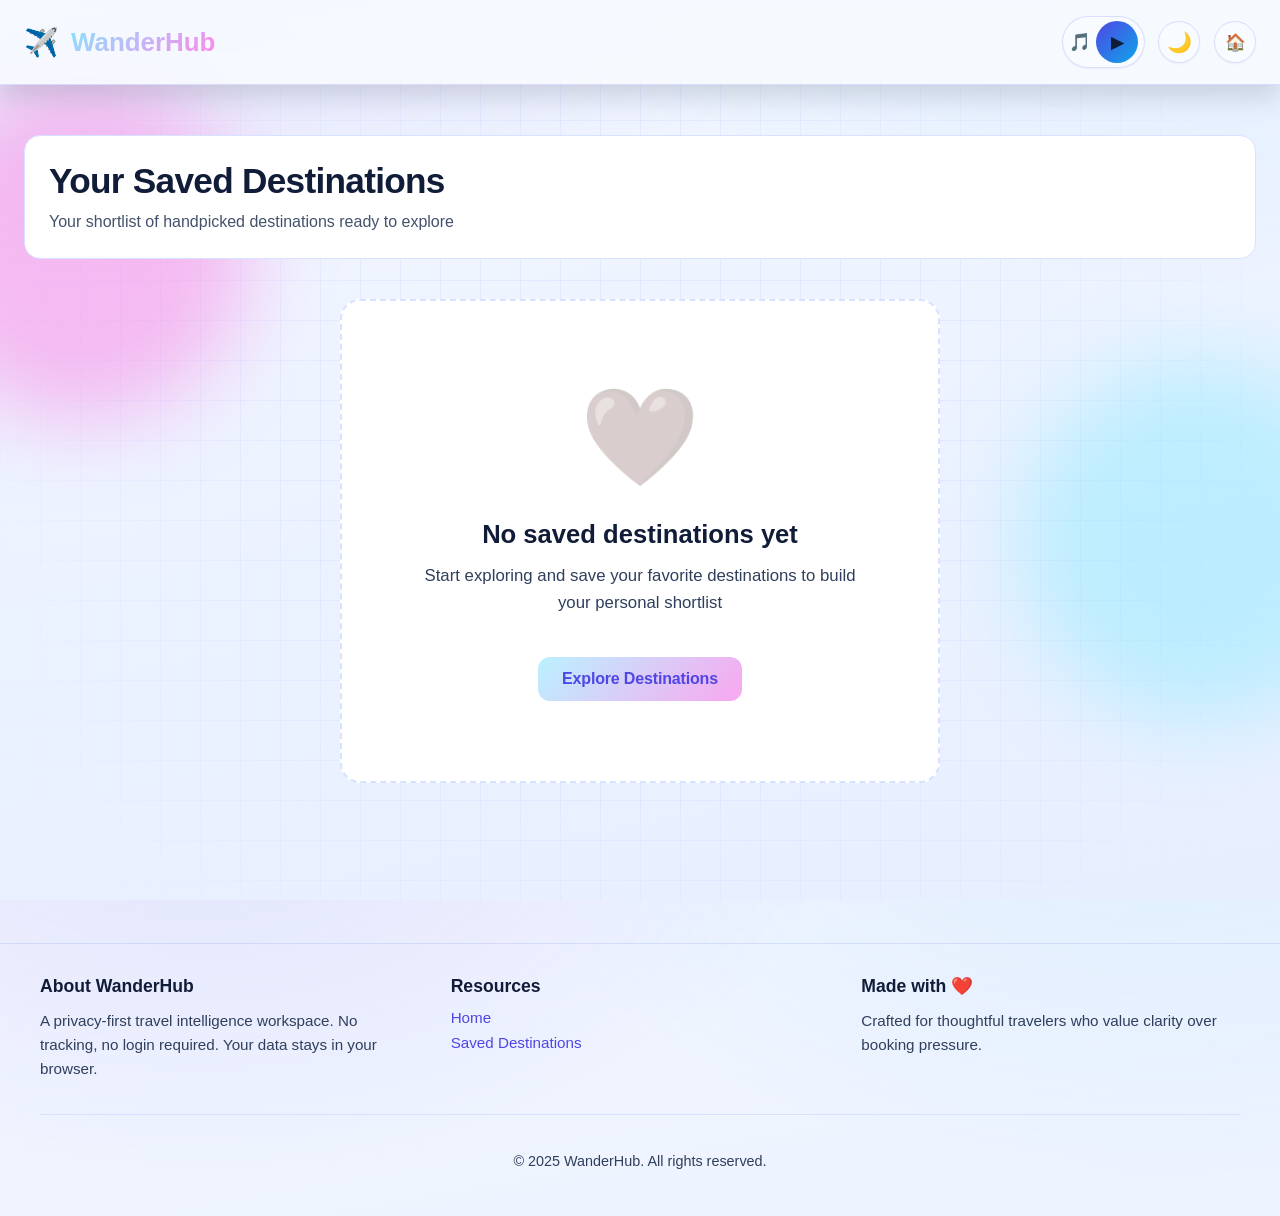
==== commit fa3ad171: "Modernize favorites page - simplify header, add light mode support, improve styling" ====
--- a/favorites.html
+++ b/favorites.html
@@ -27,27 +27,16 @@
                 <div class="music-player" id="musicPlayer" aria-label="Background music controls">
                     <div class="music-track">
                         <span class="music-icon" aria-hidden="true">🎵</span>
-                        <div class="music-meta">
-                            <span class="music-track-name" id="musicTrackName">Yun Hi Chala Chal Raahi 🚶</span>
-                            <span class="music-status" id="musicStatus">Paused</span>
-                        </div>
                     </div>
                     <div class="music-actions">
-                        <button class="music-btn music-btn-play" id="musicPlay" title="Play music" aria-label="Play music">▶ Play</button>
-                        <button class="music-btn music-btn-pause" id="musicPause" title="Pause music" aria-label="Pause music">⏸ Pause</button>
+                        <button class="music-btn music-btn-play" id="musicPlay" title="Play music" aria-label="Play music">▶</button>
+                        <button class="music-btn music-btn-pause" id="musicPause" title="Pause music" aria-label="Pause music">⏸</button>
                     </div>
                 </div>
                 <div class="theme-selector">
-                    <select id="themeSelect" title="Change theme">
-                        <option value="light">☀️ Light</option>
-                        <option value="dark">🌙 Dark</option>
-                        <option value="ocean">🌊 Ocean</option>
-                        <option value="forest">🌲 Forest</option>
-                        <option value="sunset">🌅 Sunset</option>
-                        <option value="aurora">✨ Aurora</option>
-                    </select>
+                    <button id="themeToggle" class="theme-toggle" type="button" aria-label="Enable dark mode" title="Toggle light/dark mode">🌙</button>
                 </div>
-                <a class="favorites-shortcut" href="index.html" aria-label="Back to explorer" title="Back to explorer">
+                <a class="favorites-shortcut back-to-home" href="index.html" aria-label="Back to explorer" title="Back to explorer">
                     <span class="favorites-shortcut-icon" aria-hidden="true">🏠</span>
                 </a>
             </div>
--- a/styles.css
+++ b/styles.css
@@ -791,8 +791,10 @@
   background: var(--card-bg);
   font-weight: 600;
   font-size: 1.1rem;
-  padding: 0.5rem;
+  padding: 0;
   cursor: default;
+  vertical-align: middle;
+  line-height: 48px;
 }
 
 .filter-actions .btn-apply,
@@ -1491,10 +1493,6 @@
   font-size: 2.2rem;
   font-weight: 700;
   margin: 0 0 0.5rem;
-  background: var(--ux-accent-gradient);
-  -webkit-background-clip: text;
-  -webkit-text-fill-color: transparent;
-  background-clip: text;
   color: var(--text-color);
   line-height: 1.2;
   letter-spacing: -0.02em;
@@ -1513,7 +1511,7 @@
   min-height: 44px;
   font-size: 0.95rem;
   font-weight: 600;
-  border: 2px solid var(--border-color);
+  border: 2px solid rgba(239, 68, 68, 0.3);
   border-radius: 10px;
   background: var(--card-bg);
   color: var(--text-color);
@@ -1599,10 +1597,29 @@
   height: 100%;
   display: flex;
   flex-direction: column;
+  overflow: hidden;
+}
+
+.favorite-card::before {
+  content: "";
+  position: absolute;
+  top: 0;
+  left: -100%;
+  width: 100%;
+  height: 100%;
+  background: var(--bg-gradient);
+  opacity: 0;
+  transition: all 0.3s ease;
+  z-index: 0;
+  border-radius: 14px;
+}
+
+.favorite-card:hover::before {
+  left: 100%;
 }
 
 .favorite-card:hover {
-  transform: translateY(-6px) translateZ(0);
+  transform: translateY(-8px) translateZ(0);
   box-shadow: 0 12px 32px var(--shadow-color);
   border-color: var(--ux-accent, var(--primary-color));
   will-change: transform;
@@ -1614,7 +1631,9 @@
   align-items: flex-start;
   margin-bottom: 1.25rem;
   padding-bottom: 1rem;
-  border-bottom: 1px solid var(--border-color);
+  border-bottom: 2px solid var(--border-color);
+  position: relative;
+  z-index: 1;
 }
 
 .favorite-card-title {
@@ -1671,17 +1690,21 @@
   gap: 0.65rem;
   font-size: 0.95rem;
   color: var(--text-secondary);
-  padding: 0.6rem 0.75rem;
+  padding: 0.75rem 1rem;
   background: var(--card-bg);
-  border-radius: 8px;
+  border-radius: 10px;
   transition: all 0.2s ease;
   font-weight: 500;
+  position: relative;
+  z-index: 1;
+  border: 1px solid var(--border-color);
 }
 
 .favorite-detail-item:hover {
   background: var(--ux-surface-2);
-  transform: translateX(4px);
+  transform: translateX(6px);
   color: var(--text-color);
+  border-color: var(--ux-accent, var(--primary-color));
 }
 
 .favorite-detail-icon {
@@ -1718,14 +1741,21 @@
   touch-action: manipulation;
   -webkit-tap-highlight-color: transparent;
   box-shadow: 0 2px 4px rgba(0, 0, 0, 0.05);
+  position: relative;
+  z-index: 1;
 }
 
 .favorite-action-btn:hover {
   background: var(--ux-accent, var(--primary-color));
   border-color: var(--ux-accent, var(--primary-color));
   color: white;
-  transform: translateY(-2px);
-  box-shadow: 0 4px 12px rgba(102, 126, 234, 0.3);
+  transform: translateY(-3px);
+  box-shadow: 0 6px 16px rgba(79, 70, 229, 0.3);
+}
+
+.favorite-action-btn:active {
+  transform: translateY(-1px) scale(0.98);
+}
 }
 
 .favorite-action-btn:active {
@@ -2549,6 +2579,7 @@
   .traveler-stepper input[type="number"] {
     width: 70px;
     font-size: 1.1rem;
+    line-height: 48px;
   }
 
   .filter-actions {
@@ -3845,3 +3876,308 @@
     -moz-osx-font-smoothing: grayscale;
   }
 }
+
+/* ============================================
+   LIGHT MODE TEXT VISIBILITY FIXES - COMPREHENSIVE
+   ============================================ */
+
+body:not(.dark-mode) .section-head h2 {
+  color: #111c38 !important;
+}
+
+body:not(.dark-mode) .section-head p {
+  color: #2f3f5c !important;
+}
+
+body:not(.dark-mode) .page-tab {
+  color: #111c38 !important;
+}
+
+body:not(.dark-mode) .page-tab.active {
+  color: #111c38 !important;
+}
+
+body:not(.dark-mode) .hero-eyebrow {
+  color: #2f3f5c !important;
+}
+
+body:not(.dark-mode) .hero-subtitle {
+  color: #2f3f5c !important;
+}
+
+body:not(.dark-mode) .hero-tag {
+  background: rgba(79, 70, 229, 0.08) !important;
+  border: 1px solid rgba(79, 70, 229, 0.25) !important;
+  color: #2f3f5c !important;
+}
+
+body:not(.dark-mode) .data-notice {
+  color: #111c38 !important;
+}
+
+body:not(.dark-mode) .data-notice p,
+body:not(.dark-mode) .data-notice strong {
+  color: #111c38 !important;
+}
+
+body:not(.dark-mode) .stat-label {
+  color: #111c38 !important;
+}
+
+body:not(.dark-mode) .placeholder-state h3,
+body:not(.dark-mode) .placeholder-state p,
+body:not(.dark-mode) .results-notice {
+  color: #111c38 !important;
+}
+
+body:not(.dark-mode) .quick-step p {
+  color: #2f3f5c !important;
+}
+
+body:not(.dark-mode) .destination-card h3,
+body:not(.dark-mode) .info-label,
+body:not(.dark-mode) .info-value,
+body:not(.dark-mode) .destination-card p {
+  color: #111c38 !important;
+}
+
+body:not(.dark-mode) .vibe-tag {
+  background: rgba(79, 70, 229, 0.1) !important;
+  border: 1px solid rgba(79, 70, 229, 0.3) !important;
+  color: #2f3f5c !important;
+}
+
+body:not(.dark-mode) .btn-favorite,
+body:not(.dark-mode) .btn-view-details {
+  color: #111c38 !important;
+}
+
+body:not(.dark-mode) .btn-reset {
+  color: #111c38 !important;
+}
+
+body:not(.dark-mode) .preset-chip {
+  background: rgba(79, 70, 229, 0.08) !important;
+  border: 1px solid rgba(79, 70, 229, 0.25) !important;
+  color: #111c38 !important;
+}
+
+body:not(.dark-mode) .testimonial-text,
+body:not(.dark-mode) .testimonial-author,
+body:not(.dark-mode) .tip-card h3,
+body:not(.dark-mode) .tip-card p {
+  color: #111c38 !important;
+}
+
+body:not(.dark-mode) .tips-section h2,
+body:not(.dark-mode) .favorites-section h2,
+body:not(.dark-mode) .testimonials h2,
+body:not(.dark-mode) .quick-start h2 {
+  color: #111c38 !important;
+}
+
+body:not(.dark-mode) .modal-content h2,
+body:not(.dark-mode) .modal-content h3,
+body:not(.dark-mode) .modal-content p,
+body:not(.dark-mode) .modal-content td {
+  color: #111c38 !important;
+}
+
+body:not(.dark-mode) .footer {
+  color: #111c38 !important;
+}
+
+body:not(.dark-mode) .footer p {
+  color: #2f3f5c !important;
+}
+
+body:not(.dark-mode) .platform-card h4,
+body:not(.dark-mode) .platform-card p {
+  color: #111c38 !important;
+}
+
+body:not(.dark-mode) .trust-title,
+body:not(.dark-mode) .trust-subtitle,
+body:not(.dark-mode) .trust-status {
+  color: #111c38 !important;
+}
+
+body:not(.dark-mode) .location-description,
+body:not(.dark-mode) .benefit-text,
+body:not(.dark-mode) .location-disclaimer {
+  color: #2f3f5c !important;
+}
+
+/* Override all remaining hardcoded colors from base styles */
+body:not(.dark-mode) a {
+  color: #4f46e5;
+}
+
+body:not(.dark-mode) label,
+body:not(.dark-mode) .tip-card p {
+  color: #111c38 !important;
+}
+
+body:not(.dark-mode) input,
+body:not(.dark-mode) select,
+body:not(.dark-mode) textarea {
+  color: #111c38 !important;
+  background: #ffffff !important;
+}
+
+body:not(.dark-mode) select option {
+  background: #ffffff !important;
+  color: #111c38 !important;
+}
+
+body:not(.dark-mode) button,
+body:not(.dark-mode) a.btn {
+  color: #111c38 !important;
+}
+
+/* Location Modal - Light Mode */
+body:not(.dark-mode) .location-modal-body h2 {
+  color: #111c38 !important;
+}
+
+body:not(.dark-mode) .location-description {
+  color: #111c38 !important;
+}
+
+body:not(.dark-mode) .benefit-item {
+  color: #111c38 !important;
+}
+
+body:not(.dark-mode) .benefit-text {
+  color: #111c38 !important;
+}
+
+body:not(.dark-mode) .location-disclaimer {
+  color: #111c38 !important;
+}
+
+body:not(.dark-mode) .location-modal-actions button {
+  color: #111c38 !important;
+}
+
+body:not(.dark-mode) .location-modal .modal-content {
+  background: #ffffff !important;
+}
+
+body:not(.dark-mode) .location-benefits {
+  background: rgba(79, 70, 229, 0.05) !important;
+}
+
+/* Additional text elements that might be light */
+body:not(.dark-mode) .info-label,
+body:not(.dark-mode) .info-value {
+  color: #111c38 !important;
+}
+
+body:not(.dark-mode) .destination-card p {
+  color: #111c38 !important;
+}
+
+body:not(.dark-mode) .stat-card {
+  background: #ffffff !important;
+}
+
+body:not(.dark-mode) h3,
+body:not(.dark-mode) h4,
+body:not(.dark-mode) h5,
+body:not(.dark-mode) h6 {
+  color: #111c38 !important;
+}
+
+body:not(.dark-mode) p {
+  color: #111c38 !important;
+}
+
+body:not(.dark-mode) span {
+  color: inherit;
+}
+
+/* ============================================
+   FAVORITES PAGE - LIGHT MODE ENHANCEMENTS
+   ============================================ */
+
+body:not(.dark-mode) .favorites-page {
+  background: transparent;
+}
+
+body:not(.dark-mode) .favorites-header {
+  background: #ffffff !important;
+  border-color: #d6e2ff !important;
+}
+
+body:not(.dark-mode) .favorites-page-title {
+  color: #111c38 !important;
+}
+
+body:not(.dark-mode) .favorites-page-subtitle {
+  color: #2f3f5c !important;
+}
+
+body:not(.dark-mode) .clear-all-btn {
+  color: #111c38 !important;
+  background: #ffffff !important;
+  border-color: rgba(239, 68, 68, 0.3) !important;
+}
+
+body:not(.dark-mode) .clear-all-btn:hover {
+  background: rgba(239, 68, 68, 0.15) !important;
+  border-color: #ef4444 !important;
+  color: #ef4444 !important;
+}
+
+body:not(.dark-mode) .favorites-empty {
+  background: #ffffff !important;
+}
+
+body:not(.dark-mode) .favorites-empty h3 {
+  color: #111c38 !important;
+}
+
+body:not(.dark-mode) .favorites-empty p {
+  color: #2f3f5c !important;
+}
+
+body:not(.dark-mode) .favorite-card {
+  background: #ffffff !important;
+  border-color: #d6e2ff !important;
+}
+
+body:not(.dark-mode) .favorite-card-title {
+  color: #111c38 !important;
+}
+
+body:not(.dark-mode) .favorite-card-header {
+  border-bottom-color: #d6e2ff !important;
+}
+
+body:not(.dark-mode) .favorite-detail-item {
+  background: #ebf1ff !important;
+  color: #2f3f5c !important;
+}
+
+body:not(.dark-mode) .favorite-detail-item:hover {
+  background: rgba(79, 70, 229, 0.1) !important;
+  color: #111c38 !important;
+}
+
+body:not(.dark-mode) .favorite-remove-btn:hover {
+  background: rgba(239, 68, 68, 0.1) !important;
+  border-color: #ef4444 !important;
+}
+
+body:not(.dark-mode) .favorite-action-btn {
+  color: #111c38 !important;
+  background: #ffffff !important;
+  border-color: #d6e2ff !important;
+}
+
+body:not(.dark-mode) .favorite-action-btn:hover {
+  color: #ffffff !important;
+  background: #4f46e5 !important;
+  border-color: #4f46e5 !important;
+}
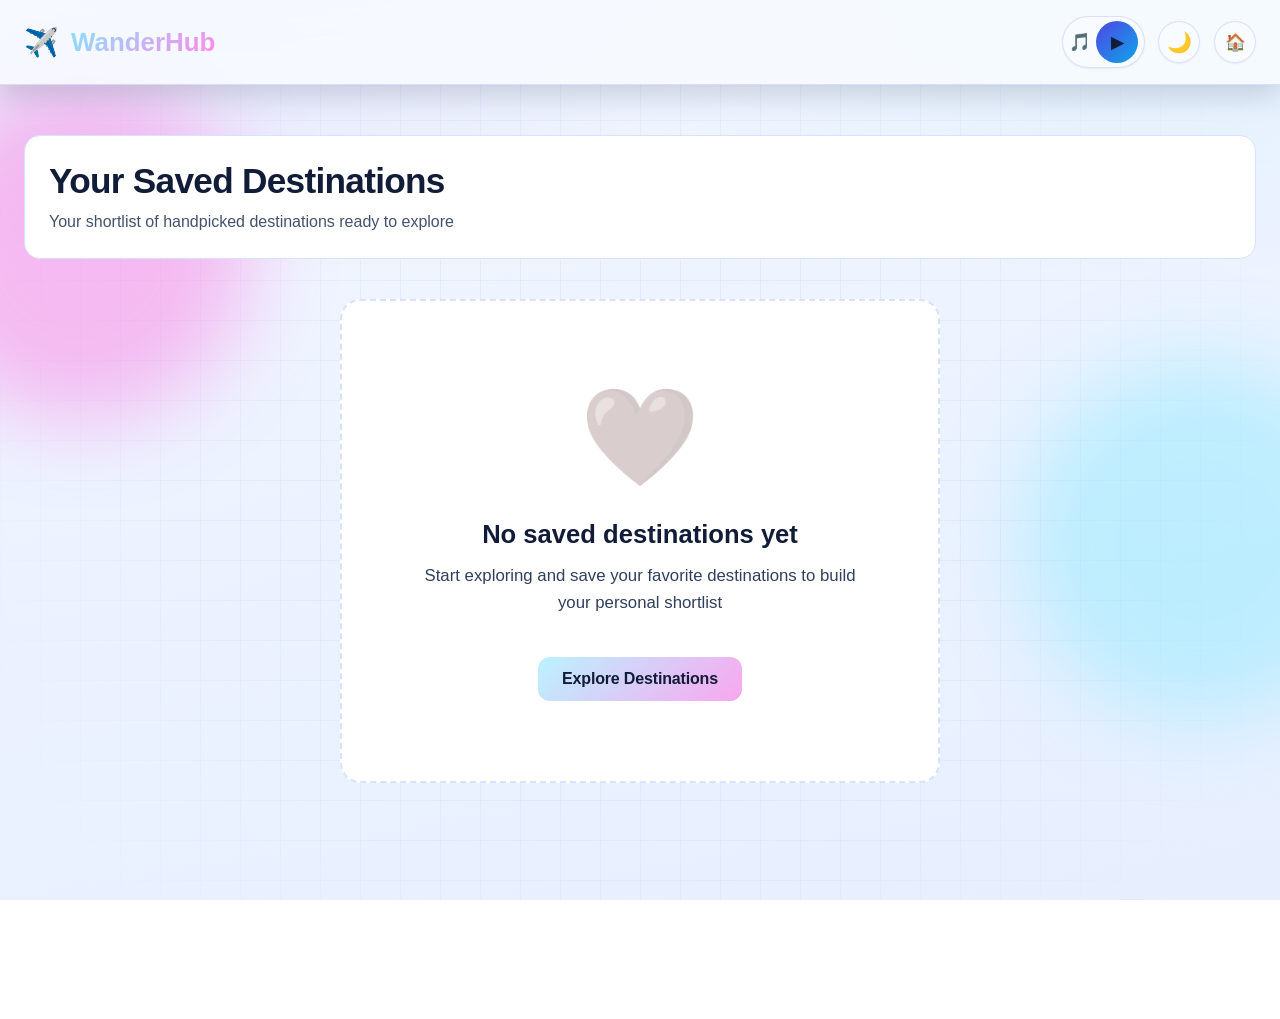
==== commit 7750e30a: "Simplify favorites footer to match home page" ====
--- a/favorites.html
+++ b/favorites.html
@@ -68,28 +68,7 @@
     </main>
 
     <footer class="footer">
-        <div class="footer-content">
-            <div class="footer-grid">
-                <div class="footer-section">
-                    <h3 class="footer-heading">About WanderHub</h3>
-                    <p class="footer-text">A privacy-first travel intelligence workspace. No tracking, no login required. Your data stays in your browser.</p>
-                </div>
-                <div class="footer-section">
-                    <h3 class="footer-heading">Resources</h3>
-                    <ul class="footer-links">
-                        <li><a href="index.html">Home</a></li>
-                        <li><a href="favorites.html">Saved Destinations</a></li>
-                    </ul>
-                </div>
-                <div class="footer-section">
-                    <h3 class="footer-heading">Made with ❤️</h3>
-                    <p class="footer-text">Crafted for thoughtful travelers who value clarity over booking pressure.</p>
-                </div>
-            </div>
-            <div class="footer-bottom">
-                <p>&copy; 2025 WanderHub. All rights reserved.</p>
-            </div>
-        </div>
+        <p>Made with ❤️ for curious explorers • WanderHub © 2026</p>
     </footer>
 
     <script src="favorites.js"></script>
--- a/styles.css
+++ b/styles.css
@@ -51,46 +51,6 @@
   color: var(--text-secondary);
 }
 
-.tips-grid {
-  display: flex !important;
-  flex-wrap: nowrap !important;
-  gap: 1rem;
-  overflow-x: auto;
-  overflow-y: hidden;
-  scroll-snap-type: x mandatory;
-  -webkit-overflow-scrolling: touch;
-  padding-bottom: 0.35rem;
-}
-
-.tip-card {
-  flex: 0 0 calc((100% - 3rem) / 4);
-  min-width: 240px;
-  scroll-snap-align: start;
-}
-
-.tips-grid::-webkit-scrollbar {
-  height: 8px;
-}
-
-.tips-grid::-webkit-scrollbar-thumb {
-  background: color-mix(in srgb, var(--accent-primary) 45%, transparent);
-  border-radius: 999px;
-}
-
-@media (max-width: 900px) {
-  .tip-card {
-    flex: 0 0 74vw;
-    min-width: 250px;
-  }
-}
-
-@media (max-width: 640px) {
-  .tip-card {
-    flex: 0 0 84vw;
-    min-width: 230px;
-  }
-}
-
 * {
   box-sizing: border-box;
 }
@@ -100,6 +60,8 @@
   padding: 0;
   width: 100%;
   height: 100%;
+  max-width: 100%;
+  overflow-x: clip;
 }
 
 /* Mobile App-like Global Styles */
@@ -462,7 +424,8 @@
   margin: 0 auto;
   padding: 2rem 1.5rem;
   position: relative;
-  overflow: visible;
+  overflow-x: clip;
+  overflow-y: visible;
 }
 
 /* Hero Section */
@@ -541,6 +504,12 @@
   font-weight: 600;
   -webkit-backdrop-filter: blur(4px);
   backdrop-filter: blur(4px);
+}
+
+body:not(.dark-mode) .hero-tag {
+  color: #111c38 !important;
+  background: rgba(79, 70, 229, 0.12) !important;
+  border-color: rgba(79, 70, 229, 0.35) !important;
 }
 
 .quick-start {
@@ -588,6 +557,11 @@
   color: #fff;
   font-weight: 700;
   margin-bottom: 0.5rem;
+}
+
+body:not(.dark-mode) .quick-step-number {
+  color: #ffffff !important;
+  background: linear-gradient(135deg, #4f46e5, #ec4899) !important;
 }
 
 .quick-step h3 {
@@ -655,6 +629,12 @@
   box-shadow: var(--shadow-md);
 }
 
+body:not(.dark-mode) .page-tab.active {
+  color: #ffffff !important;
+  background: linear-gradient(135deg, #4f46e5, #ec4899) !important;
+  box-shadow: 0 8px 24px rgba(79, 70, 229, 0.35) !important;
+}
+
 .filters-section,
 .results,
 #favoritesSection,
@@ -705,6 +685,12 @@
   text-transform: uppercase;
   letter-spacing: 0.5px;
   line-height: 1.25;
+}
+
+.required-indicator {
+  color: #ef4444;
+  margin-left: 0.3rem;
+  font-weight: 700;
 }
 
 .filters-section select,
@@ -740,6 +726,7 @@
   align-items: center;
   gap: 0;
   height: 48px;
+  justify-self: center;
 }
 
 .stepper-btn {
@@ -1015,6 +1002,84 @@
   margin-top: 1.5rem;
 }
 
+.pagination-controls {
+  display: flex;
+  align-items: center;
+  justify-content: space-between;
+  gap: 1.5rem;
+  margin: 1.5rem 0;
+  padding: 1rem;
+  background: color-mix(in srgb, var(--ux-surface-2) 60%, transparent);
+  border-radius: 10px;
+  flex-wrap: wrap;
+}
+
+.sort-container {
+  display: flex;
+  align-items: center;
+  gap: 0.75rem;
+}
+
+.sort-container label {
+  font-weight: 600;
+  font-size: 0.9rem;
+}
+
+.sort-container select {
+  padding: 0.5rem 0.75rem;
+  border: 1px solid var(--border-color);
+  border-radius: 6px;
+  background: var(--ux-surface);
+  color: var(--text-primary);
+  font-weight: 500;
+  cursor: pointer;
+  transition: all 0.2s ease;
+}
+
+.sort-container select:hover {
+  border-color: var(--accent-primary);
+}
+
+.sort-container select:focus {
+  outline: none;
+  border-color: var(--accent-primary);
+  box-shadow: 0 0 0 2px rgba(102, 217, 255, 0.2);
+}
+
+.pagination-info {
+  display: flex;
+  align-items: center;
+  gap: 1rem;
+}
+
+.pagination-info-text {
+  font-size: 0.9rem;
+  color: var(--text-secondary);
+  font-weight: 500;
+}
+
+.btn-load-more {
+  padding: 0.6rem 1.2rem;
+  background: linear-gradient(135deg, #667eea, #764ba2);
+  color: #ffffff;
+  border: none;
+  border-radius: 6px;
+  font-weight: 600;
+  font-size: 0.9rem;
+  cursor: pointer;
+  transition: all 0.2s ease;
+  box-shadow: 0 4px 12px rgba(102, 126, 234, 0.35);
+}
+
+.btn-load-more:hover {
+  transform: translateY(-2px);
+  box-shadow: 0 8px 20px rgba(102, 126, 234, 0.5);
+}
+
+.btn-load-more:active {
+  transform: translateY(0);
+}
+
 .destination-card {
   background: var(--card-bg);
   border: 2px solid var(--border-color);
@@ -1427,7 +1492,7 @@
   font-size: 1.75rem;
 }
 
-.tips-grid {
+.tips-section .tips-grid {
   display: grid;
   grid-template-columns: repeat(auto-fit, minmax(250px, 1fr));
   gap: 1.5rem;
@@ -1462,6 +1527,85 @@
 .tip-card p {
   margin: 0;
   opacity: 0.95;
+}
+
+/* Carousel Styles */
+.carousel-container {
+  position: relative;
+  width: 100%;
+}
+
+.carousel-dots {
+  display: none;
+  justify-content: center;
+  gap: 0.6rem;
+  margin-top: 1.5rem;
+}
+
+.carousel-dot {
+  width: 10px;
+  height: 10px;
+  border-radius: 50%;
+  background: rgba(255, 255, 255, 0.4);
+  border: none;
+  cursor: pointer;
+  transition: all 0.3s ease;
+}
+
+.carousel-dot.active {
+  background: rgba(255, 255, 255, 0.9);
+  width: 28px;
+  border-radius: 5px;
+}
+
+.carousel-dot:hover {
+  background: rgba(255, 255, 255, 0.7);
+}
+
+/* Mobile Carousel (max-width: 768px) */
+@media (max-width: 768px) {
+  .carousel-container {
+    overflow: hidden;
+  }
+
+  .tips-section .tips-grid {
+    display: flex !important;
+    scroll-snap-type: x mandatory;
+    scroll-behavior: smooth;
+    overflow-x: hidden;
+    gap: 0;
+    grid-template-columns: none !important;
+  }
+
+  .tip-card {
+    flex: 0 0 100%;
+    scroll-snap-align: start;
+    scroll-snap-stop: always;
+    margin: 0 !important;
+  }
+
+  .carousel-dots {
+    display: flex;
+  }
+}
+
+/* Desktop/Laptop: always keep Travel IQ in horizontal grid */
+@media (min-width: 769px) {
+  .tips-section .tips-grid {
+    display: grid !important;
+    grid-template-columns: repeat(auto-fit, minmax(250px, 1fr)) !important;
+    gap: 1.5rem !important;
+    overflow: visible !important;
+  }
+
+  .tips-section .tip-card {
+    flex: initial !important;
+    margin: 0 !important;
+  }
+
+  .carousel-dots {
+    display: none !important;
+  }
 }
 
 /* Favorites Page */
@@ -1776,12 +1920,28 @@
 
 /* Footer */
 .footer {
-  background: var(--card-bg);
+  background: linear-gradient(135deg, rgba(102, 217, 255, 0.08), rgba(255, 79, 216, 0.06));
   border-top: 1px solid var(--border-color);
-  padding: 2rem;
+  padding: 1rem;
   text-align: center;
   color: var(--text-secondary);
   margin-top: 4rem;
+}
+
+.footer p {
+  margin: 0 auto;
+  font-size: clamp(0.72rem, 2.8vw, 0.92rem);
+  font-weight: 500;
+  white-space: nowrap;
+  letter-spacing: 0;
+  padding: 0.62rem 0.9rem;
+  display: inline-block;
+  max-width: calc(100vw - 2rem);
+  border-radius: 10px;
+  background: rgba(102, 217, 255, 0.12);
+  border: 1px solid rgba(102, 217, 255, 0.2);
+  overflow: hidden;
+  text-overflow: ellipsis;
 }
 
 .footer-content {
@@ -1920,7 +2080,7 @@
 .modal-content {
   background: var(--card-bg);
   border-radius: 20px;
-  padding: 2rem;
+  padding: 1.8rem 1.2rem;
   max-width: 600px;
   width: 90%;
   max-height: min(85vh, calc(100dvh - 2rem));
@@ -2568,6 +2728,7 @@
 
   .traveler-stepper {
     min-height: 48px;
+    justify-self: center;
   }
 
   .stepper-btn {
@@ -3254,6 +3415,16 @@
   border: 1px solid rgba(188, 209, 255, 0.45);
 }
 
+body:not(.dark-mode) .hero-btn-primary {
+  color: #111c38 !important;
+}
+
+body:not(.dark-mode) .hero-btn-secondary {
+  color: #111c38 !important;
+  background: rgba(102, 102, 255, 0.12) !important;
+  border: 1.5px solid rgba(79, 70, 229, 0.35) !important;
+}
+
 .hero-btn:hover {
   transform: translateY(-2px);
   box-shadow: 0 10px 24px rgba(6, 12, 36, 0.35);
@@ -3261,6 +3432,11 @@
 
 .section-head {
   margin-bottom: 1.05rem;
+}
+
+.filters-section .section-head,
+.results .section-head {
+  text-align: center;
 }
 
 .section-head h2 {
@@ -3336,7 +3512,9 @@
 .quick-presets {
   display: flex;
   gap: 0.6rem;
-  overflow-x: auto;
+  justify-content: center;
+  flex-wrap: wrap;
+  overflow-x: visible;
   padding: 0.08rem 0.08rem 0.36rem;
   margin-bottom: 1rem;
   scrollbar-width: none;
@@ -3378,6 +3556,7 @@
   border: 1px solid rgba(141, 163, 255, 0.33);
   border-radius: 14px;
   padding: 0.75rem;
+  justify-items: center;
 }
 
 .filter-label {
@@ -3387,6 +3566,8 @@
   align-items: center;
   text-align: center;
   white-space: nowrap;
+  width: 100%;
+  margin: 0 auto;
 }
 
 .filters-section select,
@@ -3397,6 +3578,12 @@
   color: var(--ux-text) !important;
   text-align: center;
   text-align-last: center;
+  width: 100%;
+}
+
+.filters-section select {
+  padding-left: 1rem;
+  padding-right: 2rem;
 }
 
 .filters-section select option {
@@ -3595,6 +3782,12 @@
   transform: translateY(0);
 }
 
+@media (max-width: 768px) {
+  .back-to-top {
+    bottom: 4.8rem;
+  }
+}
+
 .container > .hero,
 .container > .page-tabs,
 .container > .filters-section,
@@ -3689,6 +3882,46 @@
   color: #f3f8ff !important;
 }
 
+body:not(.dark-mode) .section-head h2,
+body:not(.dark-mode) .quick-start h2,
+body:not(.dark-mode) .testimonials h2,
+body:not(.dark-mode) .tips-section h2,
+body:not(.dark-mode) .favorites-section h2 {
+  color: #111c38 !important;
+}
+
+body:not(.dark-mode) .tips-section {
+  background: linear-gradient(135deg, rgba(79, 70, 229, 0.08), rgba(168, 85, 247, 0.08)) !important;
+  color: #111c38 !important;
+}
+
+body:not(.dark-mode) .tip-card {
+  background: rgba(255, 255, 255, 0.7) !important;
+  border: 1.5px solid rgba(79, 70, 229, 0.2) !important;
+  color: #111c38 !important;
+}
+
+body:not(.dark-mode) .tip-card:hover {
+  background: rgba(255, 255, 255, 0.9) !important;
+  border-color: rgba(79, 70, 229, 0.35) !important;
+}
+
+body:not(.dark-mode) .tip-card p {
+  color: #475569 !important;
+}
+
+body:not(.dark-mode) .carousel-dot {
+  background: rgba(79, 70, 229, 0.3) !important;
+}
+
+body:not(.dark-mode) .carousel-dot.active {
+  background: rgba(79, 70, 229, 0.8) !important;
+}
+
+body:not(.dark-mode) .carousel-dot:hover {
+  background: rgba(79, 70, 229, 0.5) !important;
+}
+
 .section-head p,
 .quick-step p,
 .testimonial-text,
@@ -3716,6 +3949,13 @@
 }
 
 @media (max-width: 640px) {
+  .header,
+  .header-content,
+  .header-trust {
+    max-width: 100%;
+    overflow-x: clip;
+  }
+
   .page-tabs {
     padding: 0.5rem !important;
     margin-left: 0 !important;
@@ -3738,6 +3978,19 @@
     min-width: 0 !important;
     max-width: none;
     width: 100% !important;
+  }
+
+  .trust-actions {
+    min-width: 0;
+    max-width: 56vw;
+  }
+
+  .trust-status {
+    min-width: 0;
+    max-width: 44vw;
+    overflow: hidden;
+    text-overflow: ellipsis;
+    white-space: nowrap;
   }
 
   .container > .hero,
@@ -3780,6 +4033,7 @@
 
   .quick-presets {
     margin-bottom: 0.75rem;
+    justify-content: center;
   }
 }
 
@@ -3988,7 +4242,9 @@
 }
 
 body:not(.dark-mode) .footer p {
-  color: #2f3f5c !important;
+  color: #111c38 !important;
+  background: rgba(79, 70, 229, 0.1) !important;
+  border-color: rgba(79, 70, 229, 0.25) !important;
 }
 
 body:not(.dark-mode) .platform-card h4,
@@ -4130,6 +4386,39 @@
   color: #ef4444 !important;
 }
 
+body:not(.dark-mode) .pagination-controls {
+  background: rgba(79, 70, 229, 0.08) !important;
+  border: 1px solid rgba(79, 70, 229, 0.2) !important;
+}
+
+body:not(.dark-mode) .sort-container label,
+body:not(.dark-mode) .pagination-info-text {
+  color: #111c38 !important;
+}
+
+body:not(.dark-mode) .sort-container select {
+  background: #ffffff !important;
+  color: #111c38 !important;
+  border-color: #d6e2ff !important;
+}
+
+body:not(.dark-mode) .sort-container select:hover {
+  border-color: #4f46e5 !important;
+}
+
+body:not(.dark-mode) .sort-container select:focus {
+  box-shadow: 0 0 0 2px rgba(79, 70, 229, 0.2) !important;
+}
+
+body:not(.dark-mode) .btn-load-more {
+  background: linear-gradient(135deg, #4f46e5, #7c3aed) !important;
+  box-shadow: 0 4px 12px rgba(79, 70, 229, 0.3) !important;
+}
+
+body:not(.dark-mode) .btn-load-more:hover {
+  box-shadow: 0 8px 20px rgba(79, 70, 229, 0.4) !important;
+}
+
 body:not(.dark-mode) .favorites-empty {
   background: #ffffff !important;
 }
@@ -4181,3 +4470,95 @@
   background: #4f46e5 !important;
   border-color: #4f46e5 !important;
 }
+
+/* Toast Notification */
+.toast-notification {
+  position: fixed;
+  bottom: -100px;
+  left: 50%;
+  transform: translateX(-50%);
+  background: linear-gradient(135deg, #4f46e5, #7c3aed);
+  color: #ffffff;
+  padding: 1rem 1.5rem;
+  border-radius: 8px;
+  box-shadow: 0 8px 24px rgba(79, 70, 229, 0.35);
+  font-weight: 500;
+  font-size: 0.95rem;
+  z-index: 2000;
+  transition: bottom 0.3s ease;
+  max-width: 90%;
+  white-space: nowrap;
+  text-align: center;
+}
+
+.toast-notification.show {
+  bottom: 24px;
+}
+
+/* Final filter alignment guards (authoritative) */
+.filters-section .filter-group {
+  justify-items: center !important;
+}
+
+.filters-section .filter-label {
+  width: 100% !important;
+  justify-content: center !important;
+  align-items: center !important;
+  text-align: center !important;
+  margin: 0 auto !important;
+}
+
+.filters-section select {
+  width: 100% !important;
+  text-align: center !important;
+  text-align-last: center !important;
+  -webkit-text-align-last: center;
+  appearance: none;
+  -webkit-appearance: none;
+  -moz-appearance: none;
+  padding-right: 2.1rem !important;
+  background-image: url("data:image/svg+xml,%3Csvg xmlns='http://www.w3.org/2000/svg' width='14' height='14' viewBox='0 0 24 24' fill='none' stroke='%2398a9d8' stroke-width='2.5' stroke-linecap='round' stroke-linejoin='round'%3E%3Cpolyline points='6 9 12 15 18 9'/%3E%3C/svg%3E");
+  background-repeat: no-repeat;
+  background-position: right 0.75rem center;
+  background-size: 0.78rem;
+}
+
+.filters-section select::-ms-expand {
+  display: none;
+}
+
+.filters-section #travelerCount {
+  text-align: center !important;
+}
+
+/* Final Travel IQ layout guards */
+@media (min-width: 1024px) {
+  .tips-section .tips-grid {
+    display: grid !important;
+    grid-template-columns: repeat(4, minmax(0, 1fr)) !important;
+    gap: 1.5rem !important;
+    overflow: visible !important;
+  }
+
+  .tips-section .tip-card {
+    width: auto !important;
+    min-width: 0 !important;
+    max-width: none !important;
+    flex: initial !important;
+  }
+}
+
+@media (max-width: 768px) {
+  .tips-section .tips-grid {
+    display: flex !important;
+    grid-template-columns: none !important;
+    overflow-x: hidden !important;
+    gap: 0 !important;
+  }
+
+  .tips-section .tip-card {
+    flex: 0 0 100% !important;
+    min-width: 100% !important;
+    max-width: 100% !important;
+  }
+}
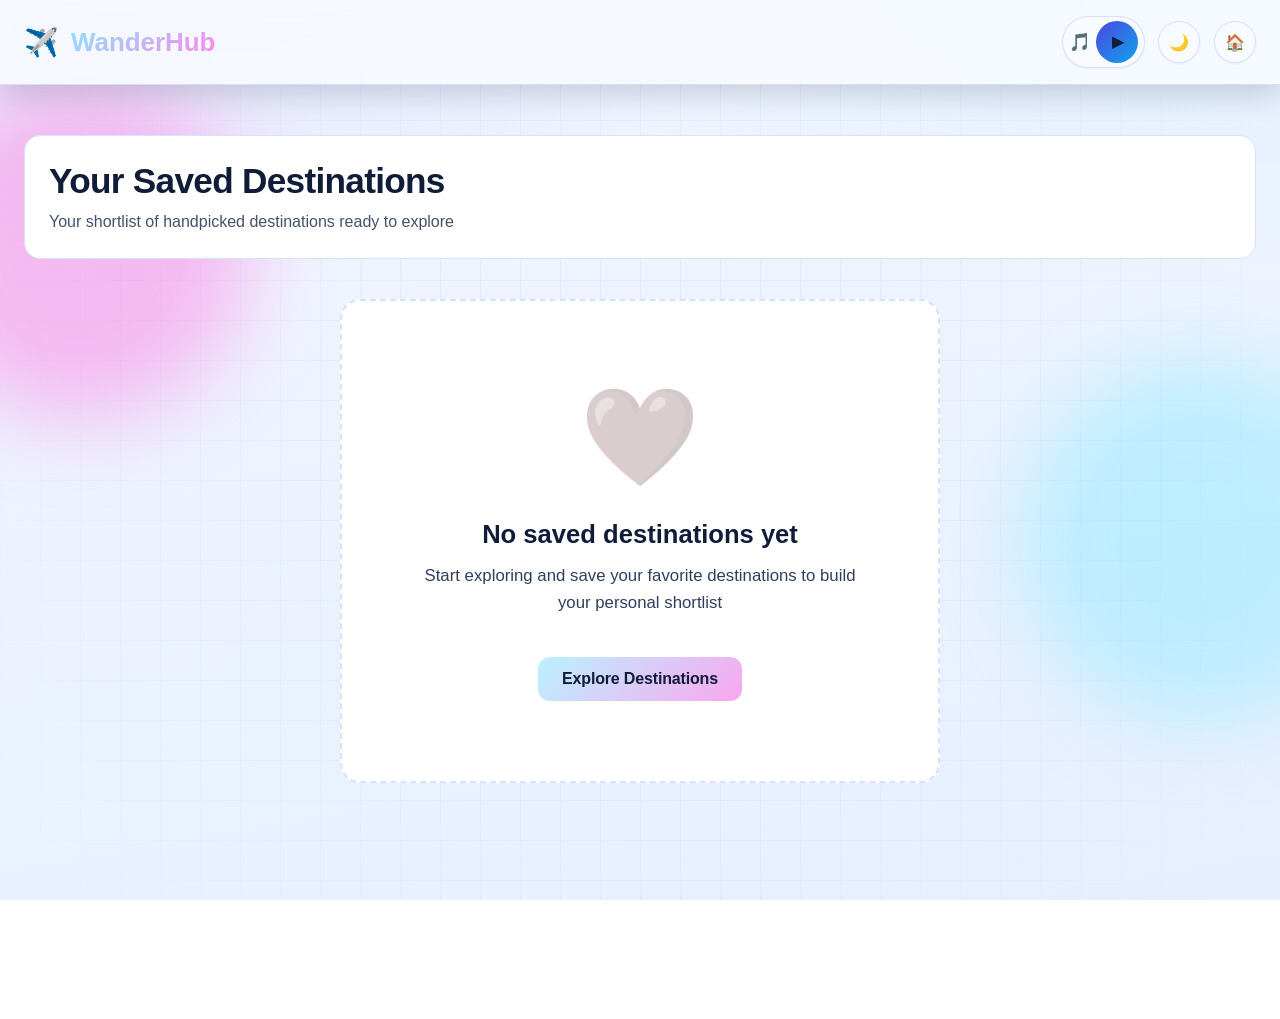
==== commit 8664d86e: "Add resilient tab and clear-all click fallbacks" ====
--- a/favorites.html
+++ b/favorites.html
@@ -51,7 +51,7 @@
                     <h2 class="favorites-page-title">Your Saved Destinations</h2>
                     <p class="favorites-page-subtitle">Your shortlist of handpicked destinations ready to explore</p>
                 </div>
-                <button class="clear-all-btn" id="clearAllFavorites">Clear All</button>
+                <button class="clear-all-btn" id="clearAllFavorites" type="button" onclick="if (confirm('Are you sure you want to clear all saved destinations?')) { localStorage.setItem('wanderhub_favorites', '[]'); location.reload(); }">Clear All</button>
             </div>
 
             <div class="favorites-empty" id="favoritesEmpty">
--- a/styles.css
+++ b/styles.css
@@ -22,6 +22,8 @@
   --primary-color: var(--accent-primary);
   --shadow-color: rgba(79, 70, 229, 0.18);
   --transition: all 0.3s cubic-bezier(0.4, 0, 0.2, 1);
+  --header-icon-size: 42px;
+  --header-icon-font-size: 1rem;
 }
 
 body.dark-mode {
@@ -156,8 +158,8 @@
 
 .favorites-shortcut {
   position: relative;
-  width: 42px;
-  height: 42px;
+  width: var(--header-icon-size);
+  height: var(--header-icon-size);
   border-radius: 999px;
   border: 1px solid var(--border-color);
   background: var(--card-bg);
@@ -177,7 +179,7 @@
 }
 
 .favorites-shortcut-icon {
-  font-size: 1.05rem;
+  font-size: var(--header-icon-font-size);
 }
 
 .favorites-shortcut-count {
@@ -230,8 +232,8 @@
   display: flex;
   align-items: center;
   justify-content: center;
-  width: 42px;
-  height: 42px;
+  width: var(--header-icon-size);
+  height: var(--header-icon-size);
   background: var(--bg-gradient);
   color: white;
   border: none;
@@ -239,8 +241,15 @@
   font-weight: 700;
   cursor: pointer;
   transition: var(--transition);
-  font-size: 1rem;
+  font-size: var(--header-icon-font-size);
+  line-height: 1;
   padding: 0;
+  overflow: hidden;
+}
+
+.music-btn-play {
+  font-size: calc(var(--header-icon-font-size) - 0.08rem);
+  padding-left: 1px;
 }
 
 .music-btn:hover:not(:disabled) {
@@ -400,9 +409,9 @@
   background: var(--card-bg);
   border: 1px solid var(--border-color);
   border-radius: 50%;
-  width: 42px;
-  height: 42px;
-  font-size: 1.25rem;
+  width: var(--header-icon-size);
+  height: var(--header-icon-size);
+  font-size: var(--header-icon-font-size);
   cursor: pointer;
   display: flex;
   align-items: center;
@@ -1094,6 +1103,9 @@
   backface-visibility: hidden;
   -webkit-transform: translateZ(0);
   transform: translateZ(0);
+  display: flex;
+  flex-direction: column;
+  height: 100%;
 }
 
 .destination-card::before {
@@ -1124,6 +1136,7 @@
   display: flex;
   justify-content: space-between;
   align-items: start;
+  gap: 0.8rem;
   margin-bottom: 1rem;
   position: relative;
   z-index: 1;
@@ -1133,9 +1146,16 @@
   margin: 0;
   font-size: 1.5rem;
   color: var(--text-primary);
-  min-height: 3rem;
-  display: flex;
-  align-items: center;
+  line-height: 1.25;
+  min-height: 3.75rem;
+  max-height: 3.75rem;
+  overflow: hidden;
+  text-overflow: ellipsis;
+  display: -webkit-box;
+  -webkit-line-clamp: 2;
+  -webkit-box-orient: vertical;
+  flex: 1 1 auto;
+  min-width: 0;
 }
 
 .destination-rating {
@@ -1145,6 +1165,14 @@
   border-radius: 20px;
   font-size: 0.85rem;
   font-weight: 600;
+  display: inline-flex;
+  align-items: center;
+  justify-content: center;
+  gap: 0.25rem;
+  white-space: nowrap;
+  line-height: 1;
+  min-width: 4.8rem;
+  flex: 0 0 auto;
 }
 
 .destination-vibes {
@@ -2538,6 +2566,11 @@
 }
 
 @media (max-width: 480px) {
+  :root {
+    --header-icon-size: 36px;
+    --header-icon-font-size: 0.9rem;
+  }
+
   /* General Mobile Spacing */
   .container {
     padding: 0.75rem;
@@ -2553,7 +2586,7 @@
   .header-right {
     width: auto;
     justify-content: flex-end;
-    gap: 0.5rem;
+    gap: 0.4rem;
   }
 
   .logo {
@@ -2561,32 +2594,60 @@
   }
 
   .logo-icon {
-    font-size: 1.4rem;
+    font-size: 1.25rem !important;
   }
 
   .logo h1 {
-    font-size: 1rem;
-    letter-spacing: 0.3px;
+    font-size: 0.88rem !important;
+    line-height: 1;
+    letter-spacing: 0.2px;
   }
 
   .music-player {
-    padding: 0.2rem 0.3rem;
-    gap: 0.3rem;
+    min-height: var(--header-icon-size);
+    height: auto;
+    padding: 2px 4px;
+    gap: 0.24rem;
     border-radius: 999px;
+    align-items: center;
+  }
+
+  .music-track {
+    width: 20px;
+    justify-content: center;
+  }
+
+  .music-actions {
+    gap: 0.24rem;
+  }
+
+  .music-icon {
+    font-size: 0.88rem;
+    line-height: 1;
   }
 
   .music-btn,
   .theme-toggle,
   .favorites-shortcut {
-    width: 40px;
-    height: 40px;
-    min-width: 40px;
-    min-height: 40px;
-    font-size: 0.95rem;
+    width: var(--header-icon-size);
+    height: var(--header-icon-size);
+    min-width: var(--header-icon-size);
+    min-height: var(--header-icon-size);
+    font-size: var(--header-icon-font-size);
   }
 
   .theme-toggle {
-    font-size: 0.95rem;
+    font-size: var(--header-icon-font-size);
+  }
+
+  .favorites-shortcut-icon {
+    font-size: var(--header-icon-font-size);
+  }
+
+  .music-btn-play {
+    padding-left: 0;
+    font-size: 0.82rem;
+    line-height: 1;
   }
 
   /* Header Trust Section - Compact */
@@ -2802,6 +2863,8 @@
   .destination-card h3 {
     font-size: 1.25rem;
     line-height: 1.3;
+    min-height: 3.25rem;
+    max-height: 3.25rem;
   }
 
   .destination-rating {
@@ -3352,6 +3415,7 @@
   background: var(--ux-hero-grad) !important;
   box-shadow: 0 24px 60px rgba(3, 8, 26, 0.58) !important;
   border: 1px solid rgba(170, 193, 255, 0.3);
+  padding: 3.4rem 2.5rem 2.1rem !important;
 }
 
 .hero-eyebrow {
@@ -4012,7 +4076,7 @@
   }
 
   .hero {
-    padding: 2.5rem 1.15rem !important;
+    padding: 2.3rem 1.15rem 1.55rem !important;
   }
 
   .hero-btn {
@@ -4516,6 +4580,7 @@
   appearance: none;
   -webkit-appearance: none;
   -moz-appearance: none;
+  padding-left: 2.1rem !important;
   padding-right: 2.1rem !important;
   background-image: url("data:image/svg+xml,%3Csvg xmlns='http://www.w3.org/2000/svg' width='14' height='14' viewBox='0 0 24 24' fill='none' stroke='%2398a9d8' stroke-width='2.5' stroke-linecap='round' stroke-linejoin='round'%3E%3Cpolyline points='6 9 12 15 18 9'/%3E%3C/svg%3E");
   background-repeat: no-repeat;
@@ -4529,6 +4594,19 @@
 
 .filters-section #travelerCount {
   text-align: center !important;
+}
+
+/* Final axis-lock for filter label/value alignment */
+.filters-section .filter-group {
+  justify-items: center !important;
+  align-items: start !important;
+}
+
+.filters-section .filter-group > .filter-label,
+.filters-section .filter-group > select,
+.filters-section .filter-group > .traveler-stepper {
+  width: 100% !important;
+  margin-inline: auto !important;
 }
 
 /* Final Travel IQ layout guards */
